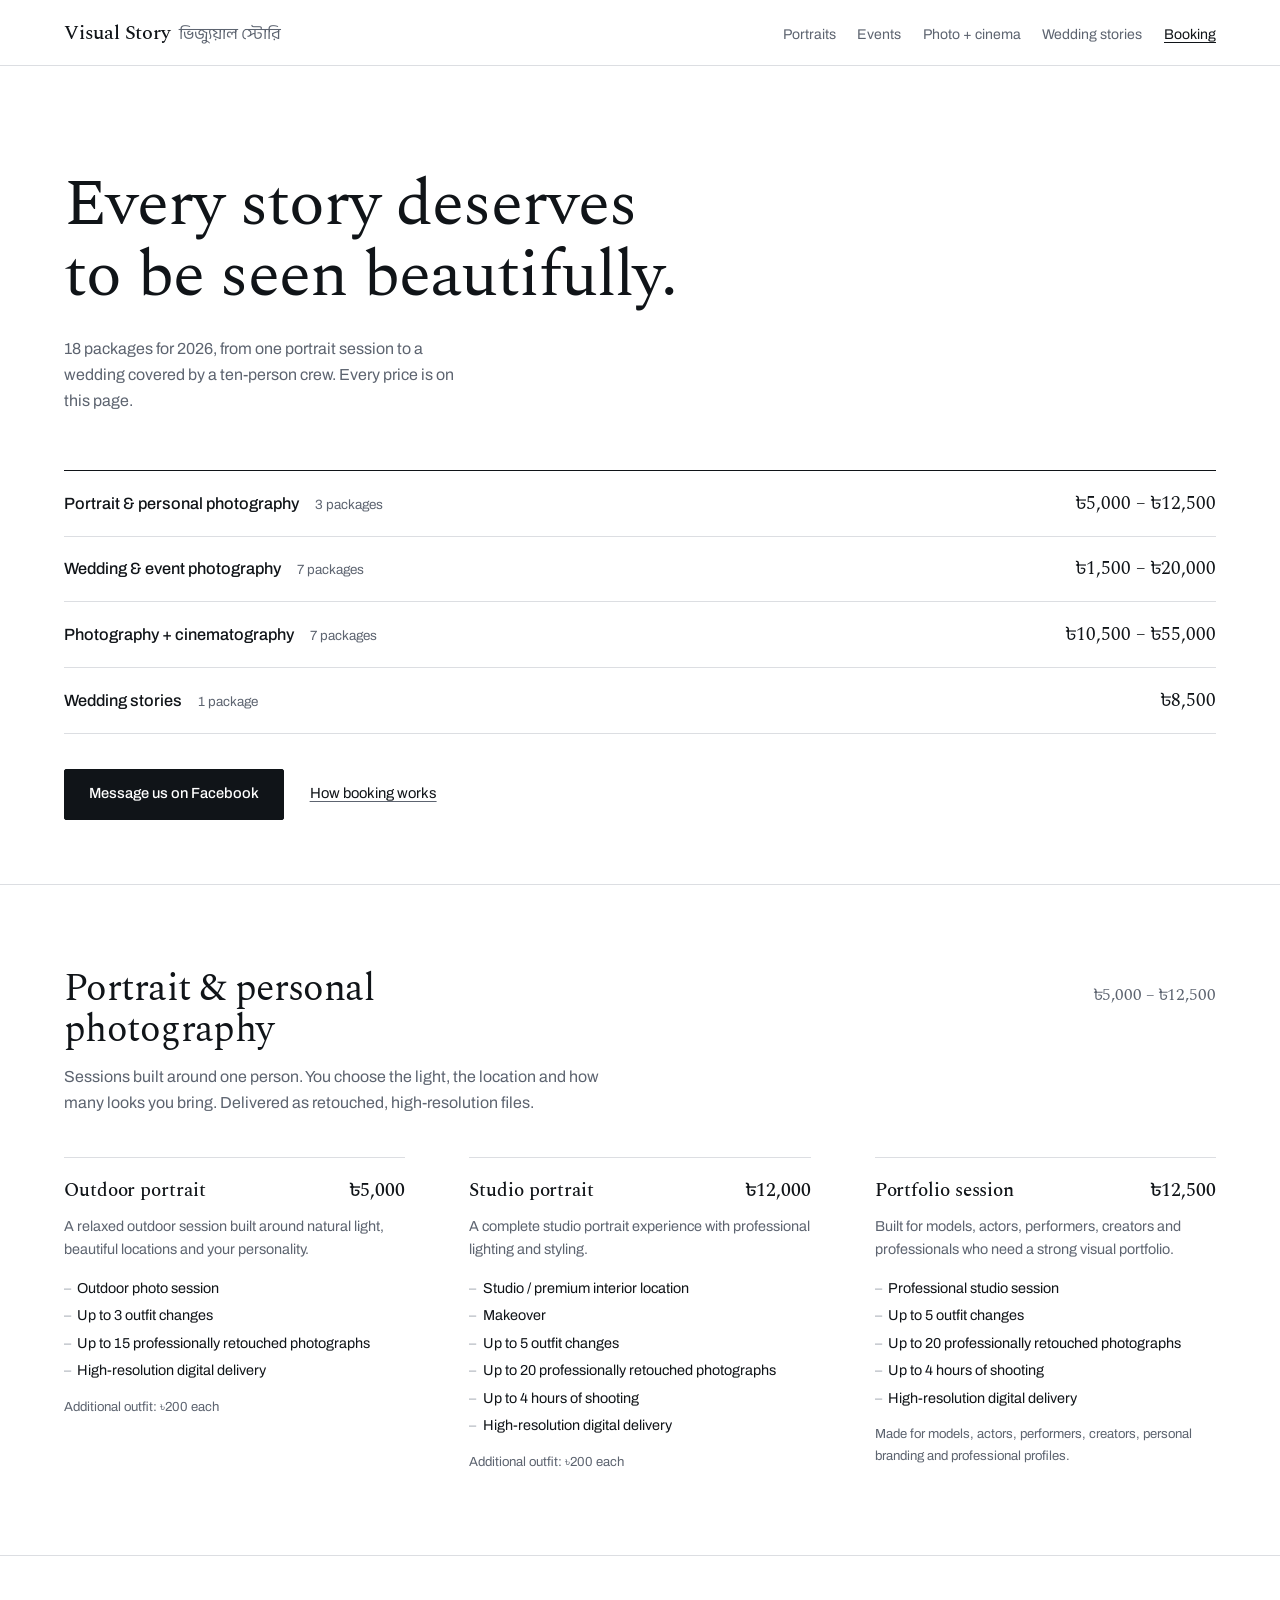
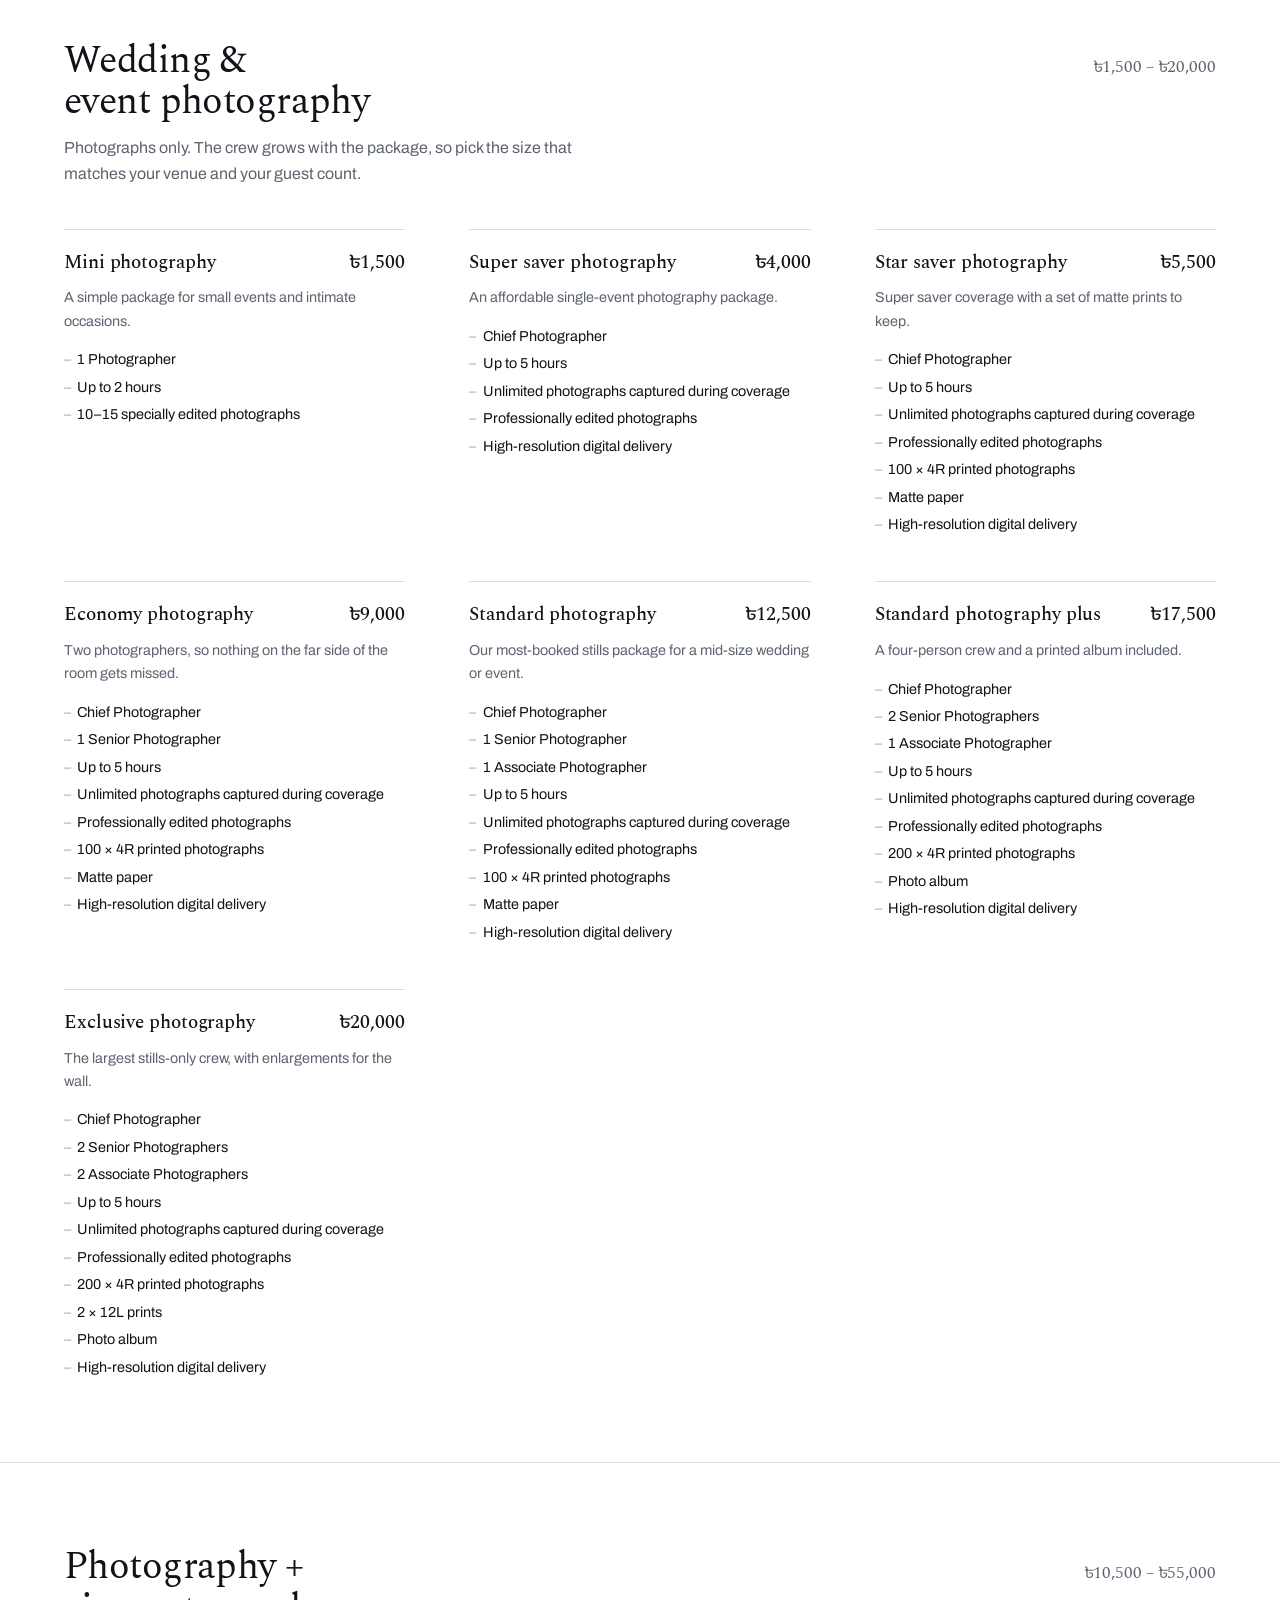
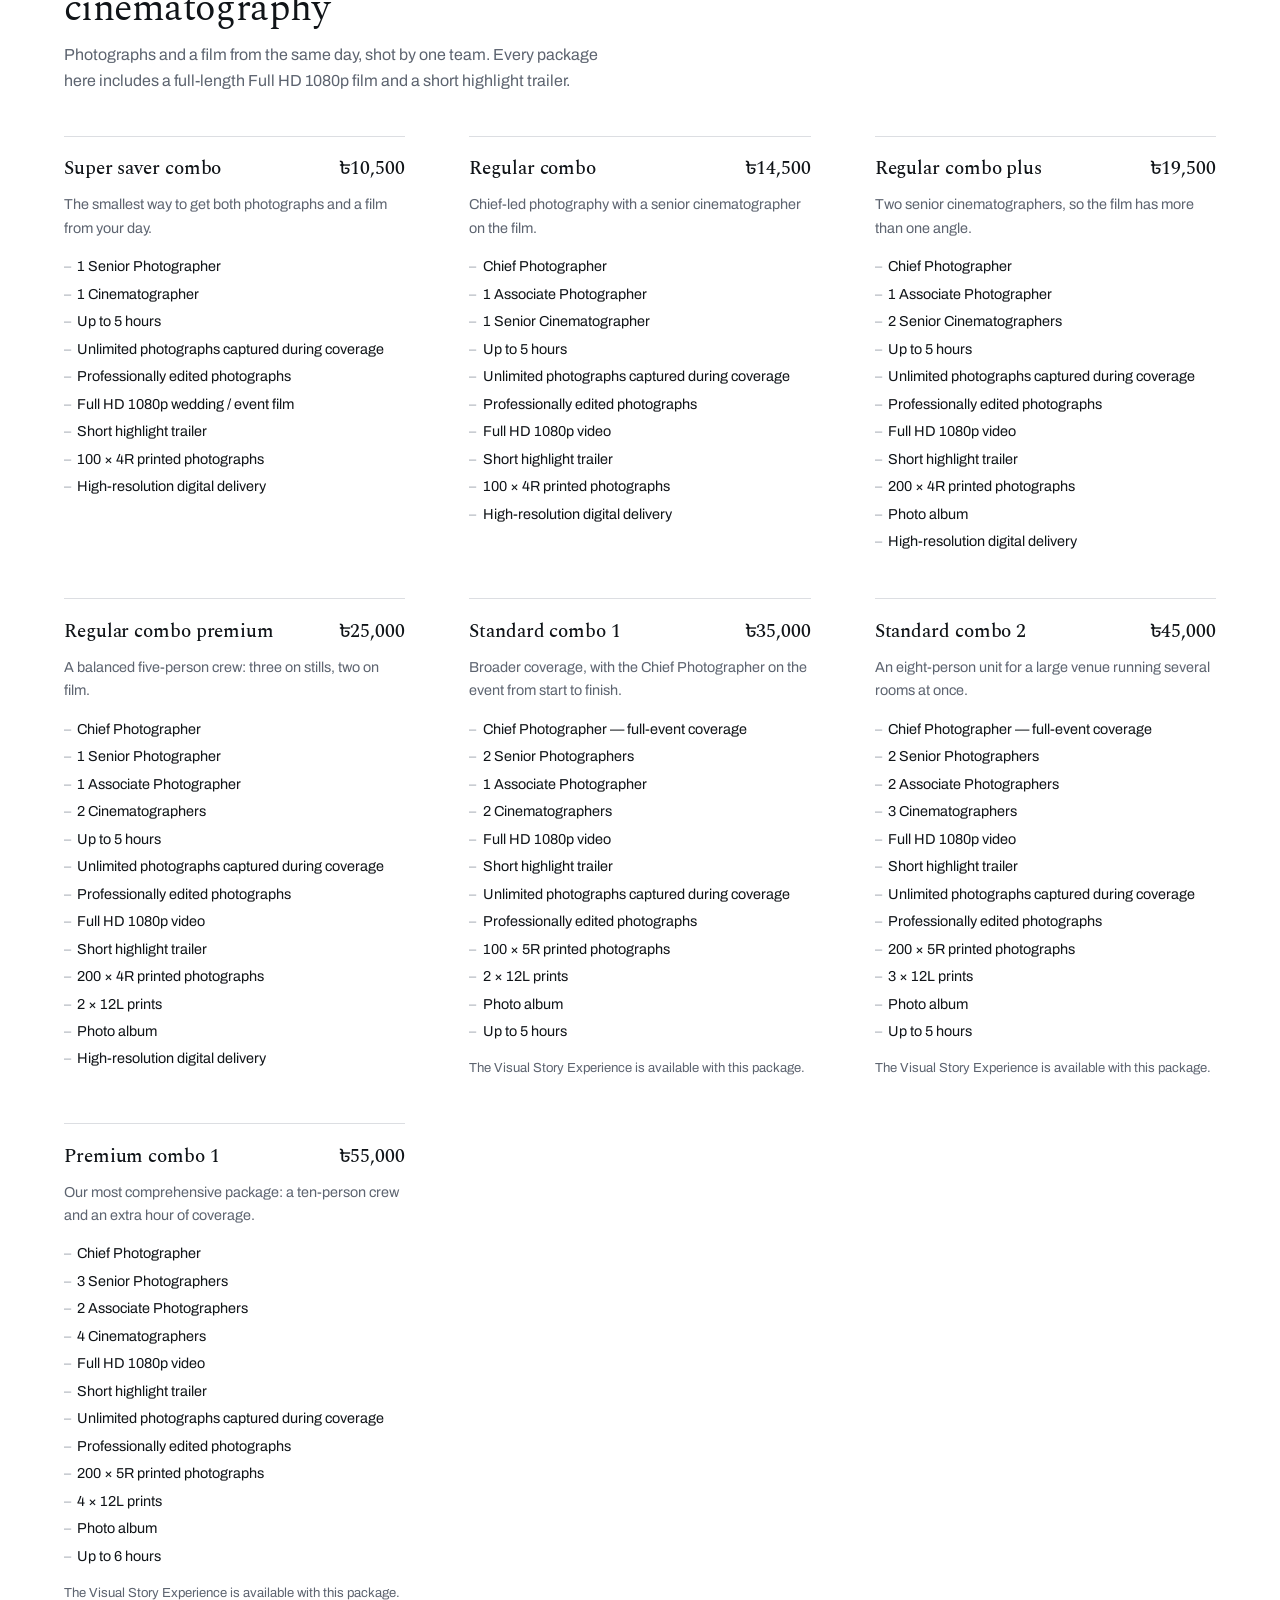
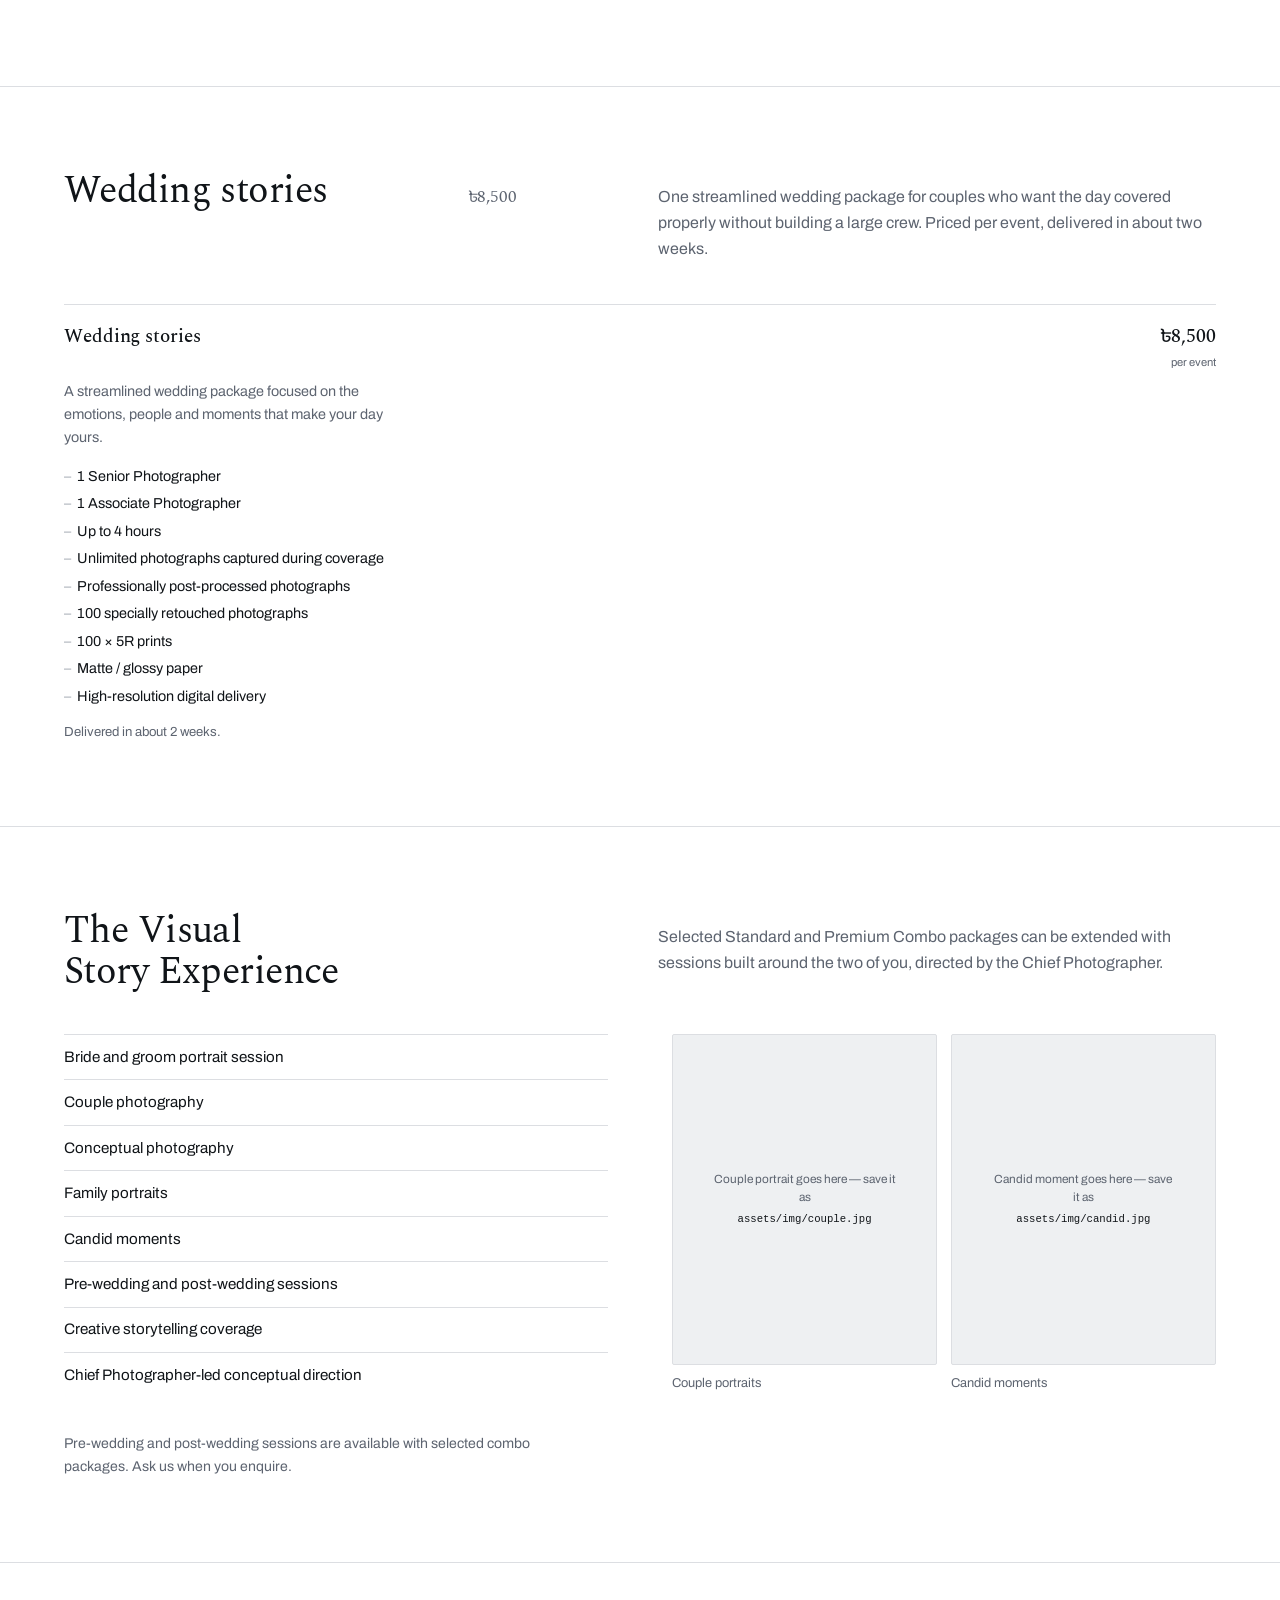
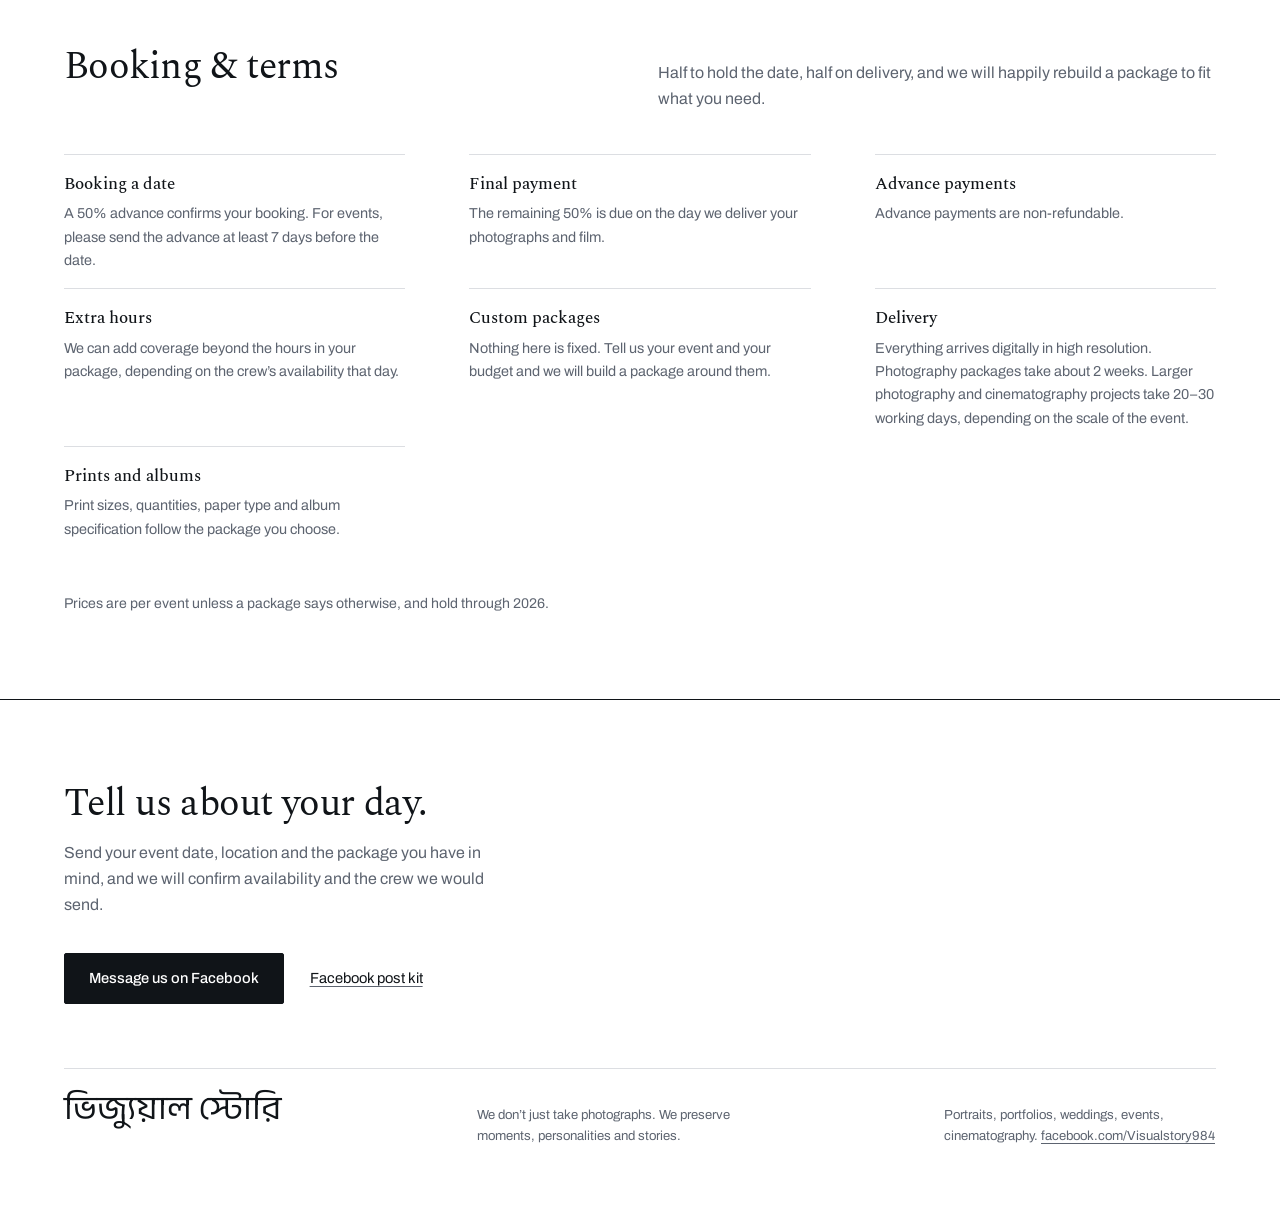
==== index.html @ cf623b9a "Add files via upload" ====
<!doctype html>
<html lang="en">
<head>
<meta charset="utf-8">
<meta name="viewport" content="width=device-width, initial-scale=1">
<title>Visual Story 2026 — photography &amp; cinematography prices</title>
<meta name="description" content="Visual Story 2026 price list: portrait and portfolio sessions from ৳5,000, wedding and event photography from ৳1,500, and photography with cinematography from ৳10,500.">
<meta name="theme-color" content="#ffffff">
<link rel="canonical" href="https://www.facebook.com/Visualstory984/">

<meta property="og:type" content="website">
<meta property="og:title" content="Visual Story 2026 — packages &amp; prices">
<meta property="og:description" content="Portraits, portfolios, weddings, events and cinematography. Eighteen packages from ৳1,500 to ৳55,000.">
<meta property="og:image" content="assets/img/social.jpg">

<link rel="icon" href="data:image/svg+xml,%3Csvg xmlns='http://www.w3.org/2000/svg' viewBox='0 0 32 32'%3E%3Crect width='32' height='32' fill='%23101418'/%3E%3Crect x='7' y='9' width='18' height='14' fill='none' stroke='%23fff' stroke-width='1.6'/%3E%3Ccircle cx='16' cy='16' r='3.6' fill='none' stroke='%23fff' stroke-width='1.6'/%3E%3C/svg%3E">

<link rel="preconnect" href="https://fonts.googleapis.com">
<link rel="preconnect" href="https://fonts.gstatic.com" crossorigin>
<link href="https://fonts.googleapis.com/css2?family=Archivo:wght@400;500&family=Spectral:wght@400;500&display=swap" rel="stylesheet">
<!-- Only the eighteen characters of the Bengali logotype and the taka sign are
     requested, so the second family costs a couple of kilobytes. -->
<link href="https://fonts.googleapis.com/css2?family=Anek+Bangla:wght@400;500&text=%E0%A6%AD%E0%A6%BF%E0%A6%9C%E0%A7%8D%E0%A6%AF%E0%A7%81%E0%A6%AF%E0%A6%BC%E0%A6%BE%E0%A6%B2%20%E0%A6%B8%E0%A7%8D%E0%A6%9F%E0%A7%8B%E0%A6%B0%E0%A6%BF%E0%A7%B3&display=swap" rel="stylesheet">
<link rel="stylesheet" href="assets/css/style.css">
</head>
<body id="top">

<header class="top">
  <a class="mark" href="#top">
    <b>Visual Story</b>
    <i lang="bn">ভিজ্যুয়াল স্টোরি</i>
  </a>
  <nav aria-label="Sections">
    <a href="#portraits">Portraits</a>
    <a href="#events">Events</a>
    <a href="#cinema">Photo + cinema</a>
    <a href="#weddings">Wedding stories</a>
    <a href="#terms">Booking</a>
  </nav>
</header>

<!-- HERO — the four ranges are the first thing you see, because they are the
     only thing most visitors arrive wanting to know. -->
<section class="hero">
  <div class="wrap">
    <h1>Every story deserves to be seen beautifully.</h1>
    <p class="hero__lede"><span data-count>18</span> packages for 2026, from one portrait session
      to a wedding covered by a ten-person crew. Every price is on this page.</p>

    <nav class="index" aria-label="Prices by group" data-index></nav>

    <p class="cta">
      <a class="btn" href="https://www.facebook.com/Visualstory984/" target="_blank" rel="noopener">Message us on Facebook</a>
      <a class="lnk" href="#terms">How booking works</a>
    </p>
  </div>
</section>

<!-- PORTRAITS ============================================================ -->
<section class="band" id="portraits">
  <div class="wrap">
    <div class="band__head">
      <h2>Portrait &amp; personal photography</h2>
      <p class="band__meta" data-meta="portraits"></p>
      <p class="band__lead">Sessions built around one person. You choose the light, the location
        and how many looks you bring. Delivered as retouched, high-resolution files.</p>
    </div>
    <div class="list" data-cat="portraits"></div>
  </div>
</section>

<!-- EVENTS =============================================================== -->
<section class="band" id="events">
  <div class="wrap">
    <div class="band__head">
      <h2>Wedding &amp; event photography</h2>
      <p class="band__meta" data-meta="events"></p>
      <p class="band__lead">Photographs only. The crew grows with the package, so pick the size
        that matches your venue and your guest count.</p>
    </div>
    <div class="list" data-cat="events"></div>
  </div>
</section>

<!-- PHOTO + CINEMA ======================================================= -->
<section class="band" id="cinema">
  <div class="wrap">
    <div class="band__head">
      <h2>Photography + cinematography</h2>
      <p class="band__meta" data-meta="cinema"></p>
      <p class="band__lead">Photographs and a film from the same day, shot by one team. Every
        package here includes a full-length Full HD 1080p film and a short highlight trailer.</p>
    </div>
    <div class="list" data-cat="cinema"></div>
  </div>
</section>

<!-- WEDDING STORIES ====================================================== -->
<section class="band" id="weddings">
  <div class="wrap">
    <div class="band__head">
      <h2>Wedding stories</h2>
      <p class="band__meta" data-meta="weddings"></p>
      <p class="band__lead">One streamlined wedding package for couples who want the day covered
        properly without building a large crew. Priced per event, delivered in about two weeks.</p>
    </div>
    <div class="list" data-cat="weddings"></div>
  </div>
</section>

<!-- THE EXPERIENCE ======================================================= -->
<section class="band" id="experience">
  <div class="wrap">
    <div class="band__head">
      <h2>The Visual Story Experience</h2>
      <p class="band__lead">Selected Standard and Premium Combo packages can be extended with
        sessions built around the two of you, directed by the Chief Photographer.</p>
    </div>
    <div class="split">
      <ul class="plain" data-experience></ul>
      <div class="strip">
        <figure class="frame" data-empty="true">
          <div class="frame__well">
            <img src="assets/img/couple.jpg" alt="Couple portrait session by Visual Story">
            <span class="frame__wait">Couple portrait goes here — save it as <code>assets/img/couple.jpg</code></span>
          </div>
          <figcaption>Couple portraits</figcaption>
        </figure>
        <figure class="frame" data-empty="true">
          <div class="frame__well">
            <img src="assets/img/candid.jpg" alt="Candid wedding moment photographed by Visual Story">
            <span class="frame__wait">Candid moment goes here — save it as <code>assets/img/candid.jpg</code></span>
          </div>
          <figcaption>Candid moments</figcaption>
        </figure>
      </div>
    </div>
    <p class="aside">Pre-wedding and post-wedding sessions are available with selected combo
      packages. Ask us when you enquire.</p>
  </div>
</section>

<!-- BOOKING & TERMS ====================================================== -->
<section class="band" id="terms">
  <div class="wrap">
    <div class="band__head">
      <h2>Booking &amp; terms</h2>
      <p class="band__lead">Half to hold the date, half on delivery, and we will happily rebuild a
        package to fit what you need.</p>
    </div>
    <dl class="terms" data-terms></dl>
    <p class="aside">Prices are per event unless a package says otherwise, and hold through 2026.</p>
  </div>
</section>

<!-- CONTACT ============================================================== -->
<footer class="band end" id="contact">
  <div class="wrap">
    <h2>Tell us about your day.</h2>
    <p class="end__lede">Send your event date, location and the package you have in mind, and we
      will confirm availability and the crew we would send.</p>
    <p class="cta">
      <a class="btn" href="https://www.facebook.com/Visualstory984/" target="_blank" rel="noopener">Message us on Facebook</a>
      <a class="lnk" href="facebook-kit.html">Facebook post kit</a>
    </p>
    <div class="sign">
      <span class="sign__bn" lang="bn">ভিজ্যুয়াল স্টোরি</span>
      <p>We don’t just take photographs. We preserve moments, personalities and stories.</p>
      <p>Portraits, portfolios, weddings, events, cinematography.
        <a href="https://www.facebook.com/Visualstory984/" target="_blank" rel="noopener">facebook.com/Visualstory984</a></p>
    </div>
  </div>
</footer>

<noscript>
  <p style="padding:2rem 1.25rem">This price list needs JavaScript switched on to display. You can
    also message us on Facebook at facebook.com/Visualstory984 and we will send the packages to you
    directly.</p>
</noscript>

<script src="assets/js/packages.js"></script>
<script src="assets/js/site.js"></script>
</body>
</html>
---- assets/css/style.css ----
/* ==========================================================================
   VISUAL STORY 2026 — price list
   --------------------------------------------------------------------------
   Two voices. Spectral sets the names and every number; Archivo does the
   explaining. Prices hang in one right-aligned column of tabular figures, the
   way a good menu sets them, so eighteen of them can be compared without
   reading a word. No boxes, no tinted bands — hairlines and space instead,
   because the only colour on this page should come from the photographs.
   ========================================================================== */

:root {
  --paper: #ffffff;
  --ink: #101418;   /* the dense black of a well-printed photograph */
  --quiet: #5d6470;
  --rule: #dcdee2;
  --faint: #eef0f2;

  --sans: 'Archivo', system-ui, -apple-system, 'Segoe UI', sans-serif;
  --serif: 'Spectral', 'Anek Bangla', Georgia, 'Times New Roman', serif;
  --bn: 'Anek Bangla', 'Noto Sans Bengali', 'Kohinoor Bangla',
    'Bangla Sangam MN', 'Nirmala UI', sans-serif;

  --gut: clamp(1.25rem, 5vw, 4rem);
  --measure: 74rem;
}

*,
*::before,
*::after { box-sizing: border-box; }

html { -webkit-text-size-adjust: 100%; scroll-behavior: smooth; }

body {
  margin: 0;
  background: var(--paper);
  color: var(--ink);
  font-family: var(--sans);
  font-size: 1rem;
  line-height: 1.62;
  font-synthesis: none;
  -webkit-font-smoothing: antialiased;
  text-underline-offset: 0.18em;
  text-decoration-thickness: from-font;
}

img { display: block; max-width: 100%; height: auto; }
ul, ol { margin: 0; padding: 0; list-style: none; }
p { margin: 0; }
a { color: inherit; }
button { font: inherit; color: inherit; }
code { font-size: 0.9em; }

h1, h2, h3 { margin: 0; font-weight: 400; }

h1, h2 {
  font-family: var(--serif);
  line-height: 1.07;
  letter-spacing: -0.015em;
  text-wrap: balance;
}

h1 { font-size: clamp(2.4rem, 5.4vw, 4.15rem); }
h2 { font-size: clamp(1.65rem, 3.1vw, 2.4rem); }

:focus-visible { outline: 2px solid var(--ink); outline-offset: 3px; }

.sr {
  position: absolute;
  width: 1px; height: 1px;
  margin: -1px; padding: 0;
  overflow: hidden;
  clip-path: inset(50%);
  white-space: nowrap;
}

/* ---- masthead ----------------------------------------------------------- */

.top {
  position: sticky;
  top: 0;
  z-index: 10;
  display: flex;
  flex-wrap: wrap;
  align-items: baseline;
  gap: 0.4rem 2rem;
  padding: 1rem var(--gut);
  background: rgba(255, 255, 255, 0.94);
  backdrop-filter: blur(10px);
  border-bottom: 1px solid var(--rule);
}

/* The studio signs its work in two scripts, so the logotype is set in two. */
.mark { display: inline-flex; align-items: baseline; gap: 0.55rem; text-decoration: none; }
.mark b { font-family: var(--serif); font-size: 1.28rem; font-weight: 500; letter-spacing: -0.01em; }
.mark i { font-family: var(--bn); font-size: 1rem; font-style: normal; color: var(--quiet); }

.top nav {
  display: flex;
  flex-wrap: wrap;
  gap: 0.25rem 1.35rem;
  margin-left: auto;
  font-size: 0.88rem;
}

.top nav a { color: var(--quiet); text-decoration: none; }
.top nav a:hover { color: var(--ink); }
.top nav a[aria-current='true'] { color: var(--ink); text-decoration: underline; }

/* ---- hero --------------------------------------------------------------- */

.hero { padding: clamp(3.25rem, 8vw, 6.5rem) var(--gut) clamp(2.5rem, 5vw, 4rem); }
.hero h1 { max-width: 21ch; }

.hero__lede {
  max-width: 46ch;
  margin-top: clamp(1.1rem, 2vw, 1.6rem);
  font-size: clamp(1rem, 1.2vw, 1.12rem);
  color: var(--quiet);
}

/* ---- the price index — the one place this page raises its voice ---------- */

.index { margin-top: clamp(2.25rem, 4.5vw, 3.5rem); border-top: 1px solid var(--ink); }

.index a {
  display: flex;
  flex-wrap: wrap;
  align-items: baseline;
  gap: 0.15rem 1rem;
  padding: 1.05rem 0;
  border-bottom: 1px solid var(--rule);
  text-decoration: none;
}

.index a:hover .index__name { text-decoration: underline; }
.index__name { font-size: 1.02rem; font-weight: 500; }
.index__n { font-size: 0.84rem; color: var(--quiet); }

.index__p {
  margin-left: auto;
  font-family: var(--serif);
  font-size: clamp(1.05rem, 1.5vw, 1.24rem);
  font-variant-numeric: tabular-nums;
  white-space: nowrap;
}

/* ---- calls to action ---------------------------------------------------- */

.cta {
  display: flex;
  flex-wrap: wrap;
  align-items: center;
  gap: 0.9rem 1.6rem;
  margin-top: clamp(1.6rem, 3vw, 2.2rem);
}

.btn {
  display: inline-flex;
  align-items: center;
  padding: 0.78rem 1.5rem;
  border: 1px solid var(--ink);
  border-radius: 2px;
  background: var(--ink);
  color: var(--paper);
  font-size: 0.92rem;
  font-weight: 500;
  text-decoration: none;
  cursor: pointer;
}

.btn:hover { background: var(--paper); color: var(--ink); }

.lnk { font-size: 0.92rem; text-decoration-color: var(--quiet); }
.lnk:hover { text-decoration-color: var(--ink); }

/* ---- sections ----------------------------------------------------------- */

.band { padding: clamp(3rem, 6.5vw, 5.5rem) var(--gut); border-top: 1px solid var(--rule); }
.wrap { max-width: var(--measure); margin-inline: auto; }

.band__head {
  display: flex;
  flex-wrap: wrap;
  align-items: baseline;
  justify-content: space-between;
  gap: 0.5rem 2rem;
  margin-bottom: clamp(1.6rem, 3.5vw, 2.6rem);
}

.band__head h2 { max-width: 24ch; }

.band__meta {
  font-family: var(--serif);
  font-size: clamp(1rem, 1.3vw, 1.14rem);
  font-variant-numeric: tabular-nums;
  color: var(--quiet);
  white-space: nowrap;
}

.band__lead {
  flex-basis: 100%;
  max-width: 62ch;
  margin-top: 0.35rem;
  color: var(--quiet);
}

.aside { margin-top: clamp(1.5rem, 3vw, 2.25rem); max-width: 62ch; font-size: 0.88rem; color: var(--quiet); }

/* ---- one entry per package ---------------------------------------------- */

.list {
  display: grid;
  gap: clamp(1.9rem, 3.5vw, 2.9rem) clamp(2.25rem, 5vw, 4.5rem);
  grid-template-columns: repeat(auto-fit, minmax(21rem, 1fr));
}

.item { padding-top: 1.05rem; border-top: 1px solid var(--rule); }

.item__head { display: flex; align-items: baseline; gap: 1rem; }

.item__name {
  flex: 1;
  font-family: var(--serif);
  font-size: 1.2rem;
  font-weight: 500;
  letter-spacing: -0.005em;
  line-height: 1.25;
}

.item__price {
  font-family: var(--serif);
  font-size: 1.2rem;
  font-weight: 500;
  font-variant-numeric: tabular-nums;
  white-space: nowrap;
  text-align: right;
}

.item__price small {
  display: block;
  font-family: var(--sans);
  font-size: 0.7rem;
  font-weight: 400;
  color: var(--quiet);
}

.item__blurb { margin-top: 0.55rem; max-width: 44ch; font-size: 0.9rem; color: var(--quiet); }

/* Hanging indent, so a line that wraps stays inside its own column. */
.item__inc { margin-top: 0.95rem; display: grid; gap: 0.26rem; font-size: 0.9rem; }
.item__inc li { padding-left: 0.95rem; text-indent: -0.95rem; }
.item__inc li::before { content: '–'; margin-right: 0.4rem; color: #a7adb6; }

.item__note { margin-top: 0.85rem; font-size: 0.82rem; color: var(--quiet); }

/* ---- experience & terms -------------------------------------------------- */

.split {
  display: grid;
  gap: clamp(1.75rem, 3.5vw, 2.75rem) clamp(2.25rem, 5vw, 4.5rem);
  grid-template-columns: repeat(auto-fit, minmax(19rem, 1fr));
  align-items: start;
}

.plain li { padding: 0.62rem 0; border-top: 1px solid var(--rule); font-size: 0.95rem; }

.terms {
  display: grid;
  grid-template-columns: repeat(auto-fit, minmax(20rem, 1fr));
  column-gap: clamp(2.25rem, 5vw, 4.5rem);
}

.terms > div { padding: 1rem 0; border-top: 1px solid var(--rule); }
.terms dt { font-family: var(--serif); font-size: 1.06rem; font-weight: 500; }
.terms dd { margin: 0.25rem 0 0; max-width: 46ch; font-size: 0.9rem; color: var(--quiet); }

/* ---- photo mounts -------------------------------------------------------
   Empty frames name the file they are waiting for, so an unfinished gallery
   reads as a set of mounts rather than a page of broken images. */

.strip { display: grid; gap: 0.85rem; grid-template-columns: repeat(auto-fit, minmax(10rem, 1fr)); }
.frame { margin: 0; }

.frame__well {
  display: grid;
  place-items: center;
  aspect-ratio: 4 / 5;
  overflow: hidden;
  padding: 1rem;
  background: var(--faint);
  border: 1px solid var(--rule);
  border-radius: 2px;
}

.frame img { width: 100%; height: 100%; object-fit: cover; }
.frame[data-empty='true'] img { display: none; }
.frame[data-empty='false'] .frame__wait { display: none; }

.frame__wait { max-width: 26ch; font-size: 0.74rem; line-height: 1.5; text-align: center; color: var(--quiet); }
.frame__wait code { display: block; margin-top: 0.3rem; font-weight: 500; color: var(--ink); overflow-wrap: anywhere; }
.frame figcaption { padding-top: 0.5rem; font-size: 0.8rem; color: var(--quiet); }

/* ---- the closing signature ---------------------------------------------- */

.end { border-top: 1px solid var(--ink); }
.end h2 { max-width: 20ch; }
.end__lede { max-width: 48ch; margin-top: 1rem; color: var(--quiet); }

.sign {
  display: flex;
  flex-wrap: wrap;
  align-items: baseline;
  justify-content: space-between;
  gap: 0.8rem 2.5rem;
  margin-top: clamp(2.5rem, 5vw, 4rem);
  padding-top: 1.35rem;
  border-top: 1px solid var(--rule);
  font-size: 0.82rem;
  color: var(--quiet);
}

.sign__bn {
  font-family: var(--bn);
  font-size: clamp(1.5rem, 3.5vw, 2.1rem);
  line-height: 1.1;
  color: var(--ink);
}

.sign p { max-width: 34ch; }

/* ---- facebook post kit -------------------------------------------------- */

.kit { display: grid; gap: 1.25rem; }

.post { border: 1px solid var(--rule); border-radius: 2px; overflow: hidden; }

.post__top {
  display: flex;
  flex-wrap: wrap;
  align-items: center;
  gap: 0.5rem 1rem;
  padding: 0.8rem 1.1rem;
  border-bottom: 1px solid var(--rule);
  background: var(--faint);
}

.post__title { font-family: var(--serif); font-size: 1.02rem; font-weight: 500; }
.post__len { font-size: 0.8rem; color: var(--quiet); font-variant-numeric: tabular-nums; }

.copy {
  margin-left: auto;
  padding: 0.42rem 0.9rem;
  border: 1px solid var(--ink);
  border-radius: 2px;
  background: var(--ink);
  color: var(--paper);
  font-size: 0.84rem;
  font-weight: 500;
  cursor: pointer;
}

.copy[data-state='done'],
.copy[data-state='blocked'] { background: transparent; color: var(--ink); }

.post__text {
  padding: 1.1rem;
  font-family: var(--serif);
  font-size: 0.94rem;
  line-height: 1.66;
  white-space: pre-wrap;
}

.post__hint { padding: 0 1.1rem 1.1rem; max-width: 62ch; font-size: 0.82rem; color: var(--quiet); }

/* The kit is a working page, not a shop window, so its title is set at the
   size of a section heading rather than a hero. */
.band__head h1 { font-size: clamp(1.75rem, 3.1vw, 2.4rem); max-width: 24ch; }

/* ---- small screens ------------------------------------------------------- */

@media (max-width: 36rem) {
  /* Two wrapped rows of navigation pinned to the top would eat a quarter of a
     phone screen, so below this width the masthead scrolls away. */
  .top { position: static; gap: 0.3rem 1rem; padding-block: 0.85rem; }
  .top nav { width: 100%; margin-left: 0; font-size: 0.85rem; }
  .btn { width: 100%; justify-content: center; }
  .list { grid-template-columns: 1fr; }
  .index__p { font-size: 1.05rem; }
  .strip { grid-template-columns: 1fr 1fr; }
}

/* ---- print --------------------------------------------------------------- */

@media print {
  .top, .cta, .strip, .copy { display: none; }
  .band, .hero { padding: 1.25rem 0; }
  .item { break-inside: avoid; }
  body { font-size: 10.5pt; color: #000; }
  a { text-decoration: none; }
}

/* ---- reduced motion ------------------------------------------------------ */

@media (prefers-reduced-motion: reduce) {
  html { scroll-behavior: auto; }
  *, *::before, *::after { animation: none !important; transition: none !important; }
}
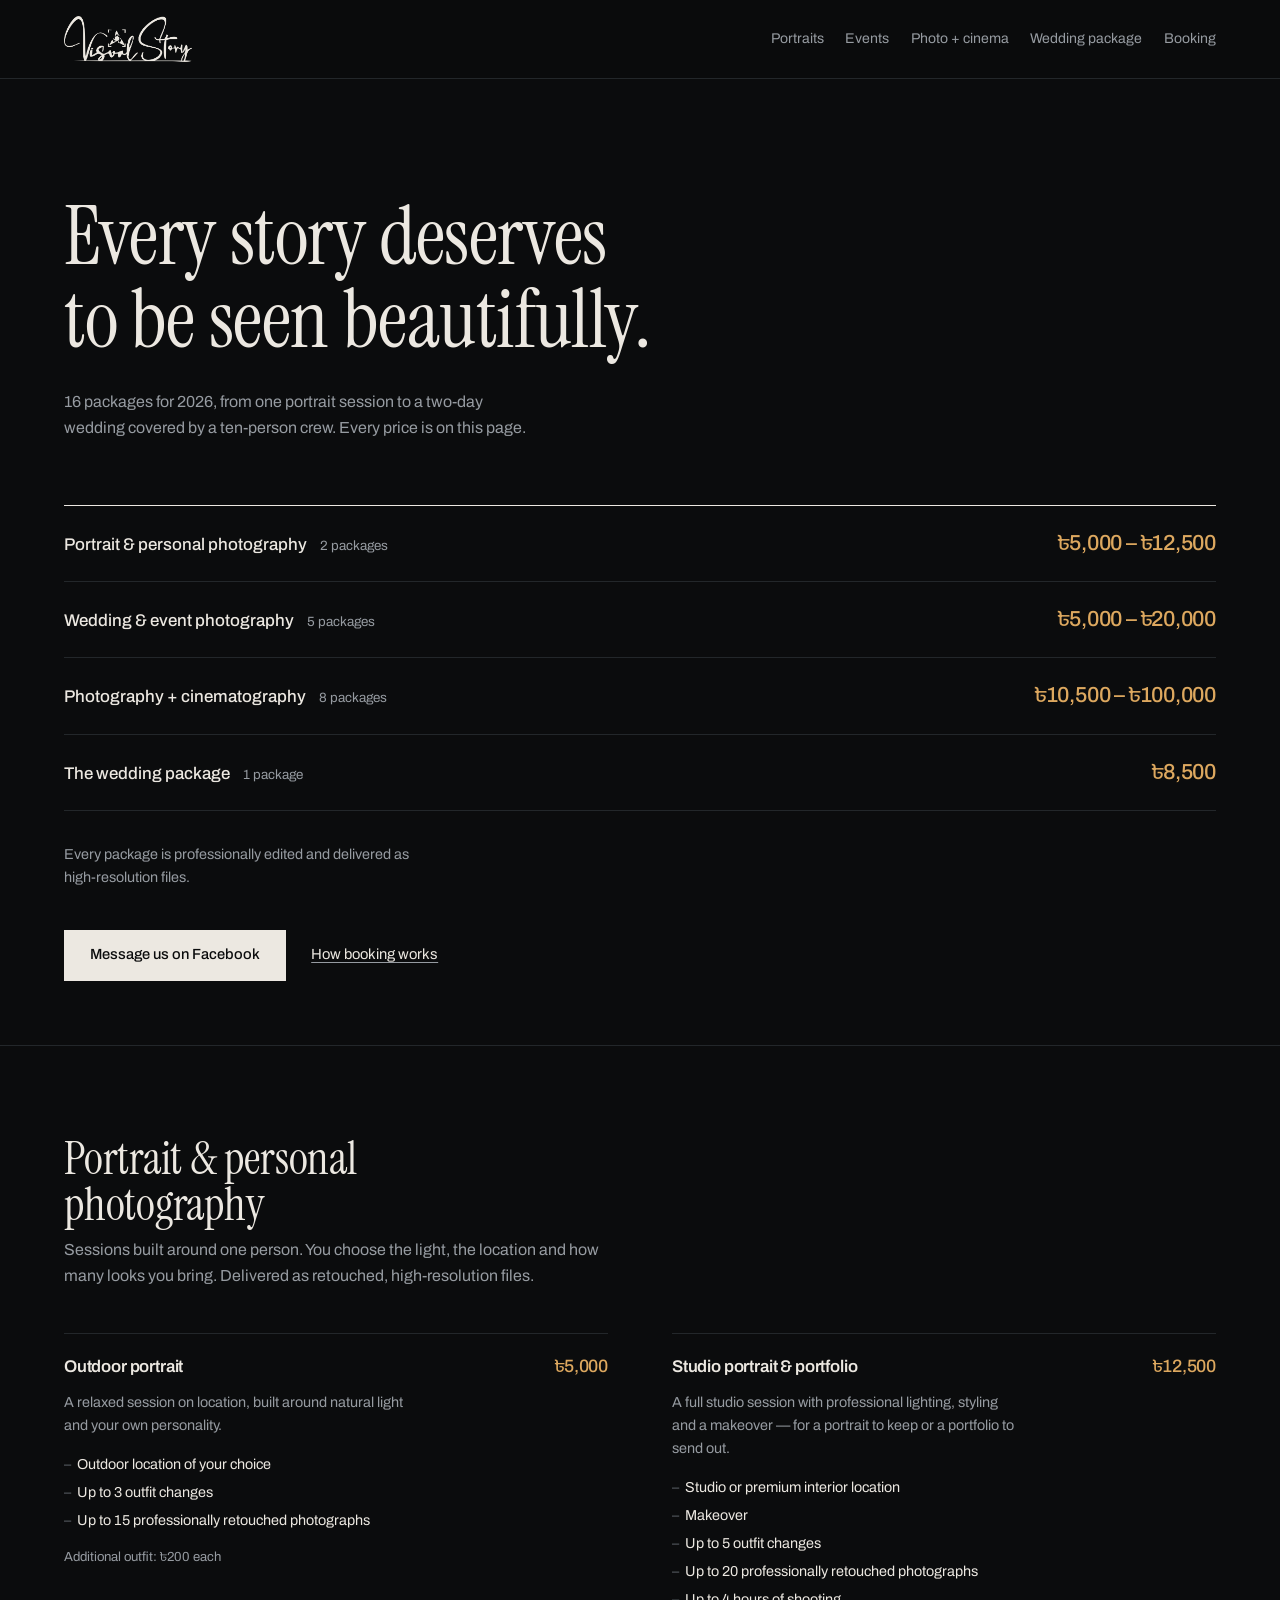
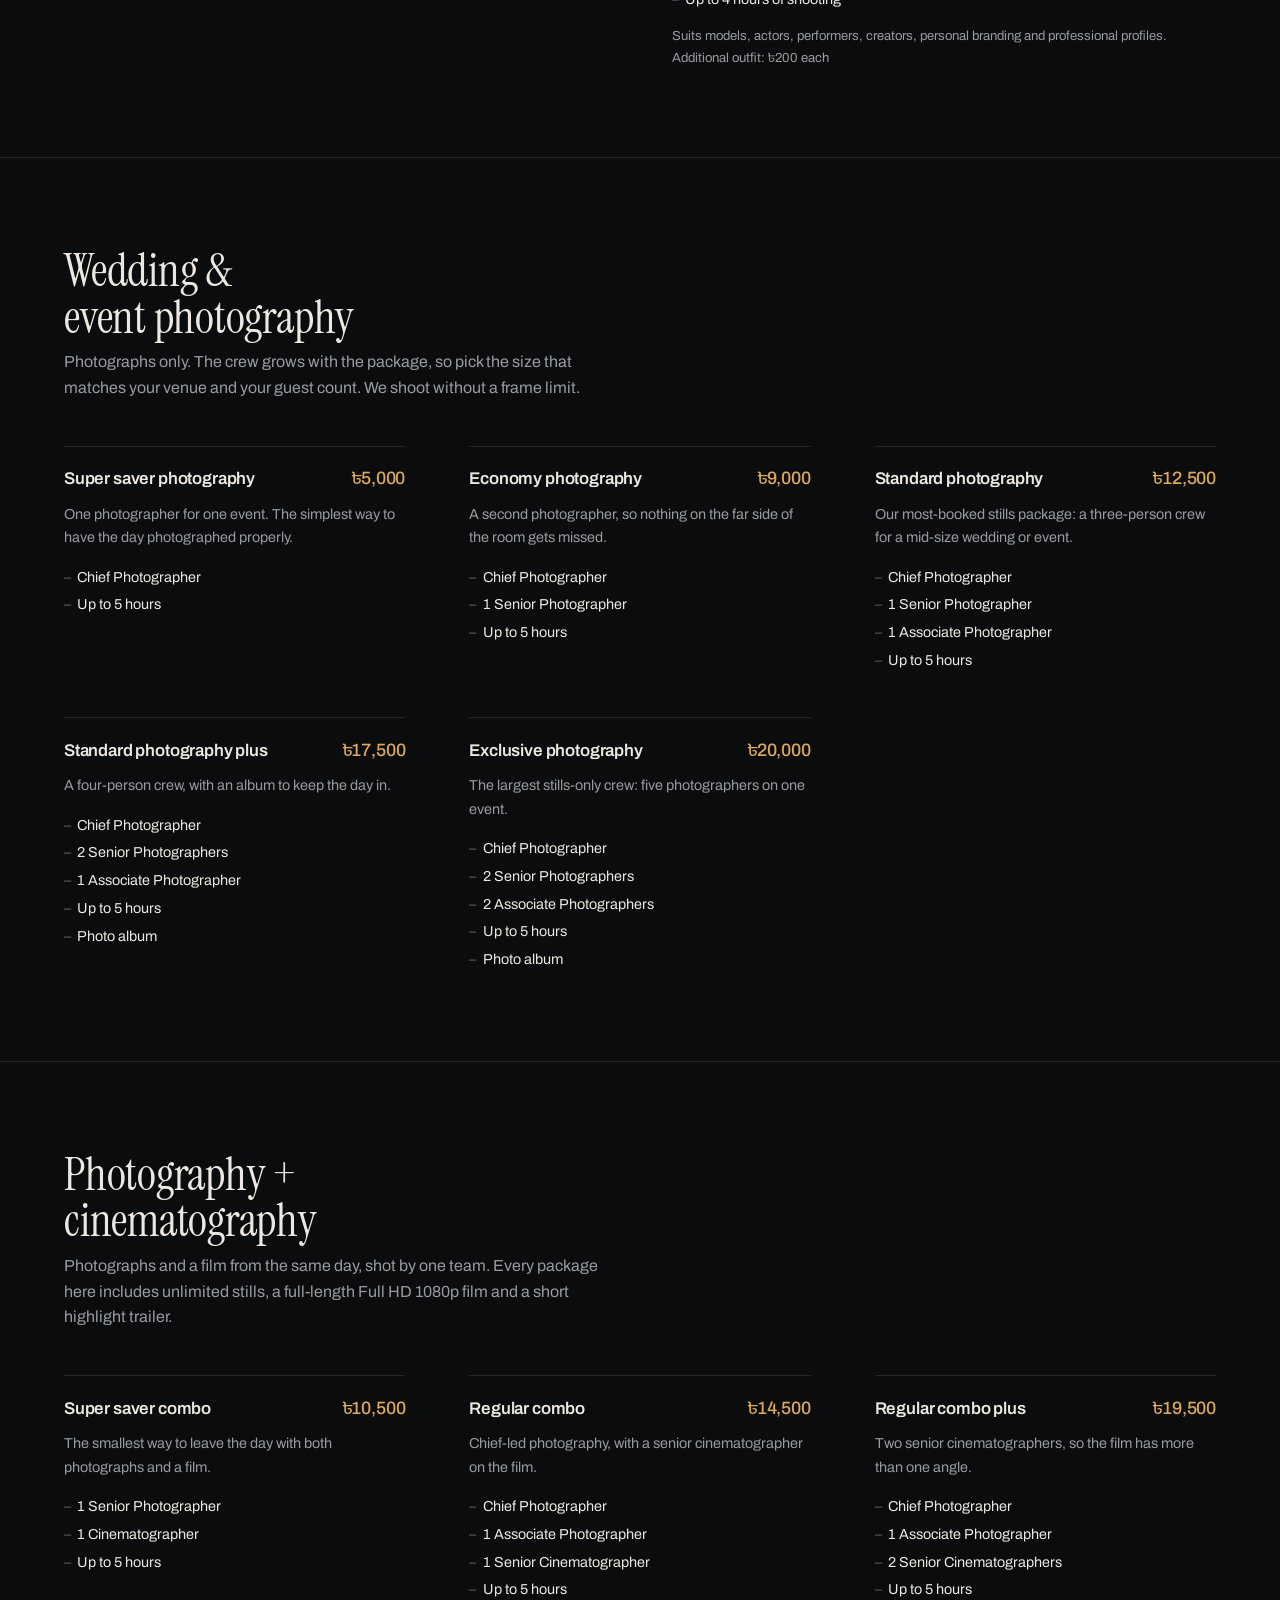
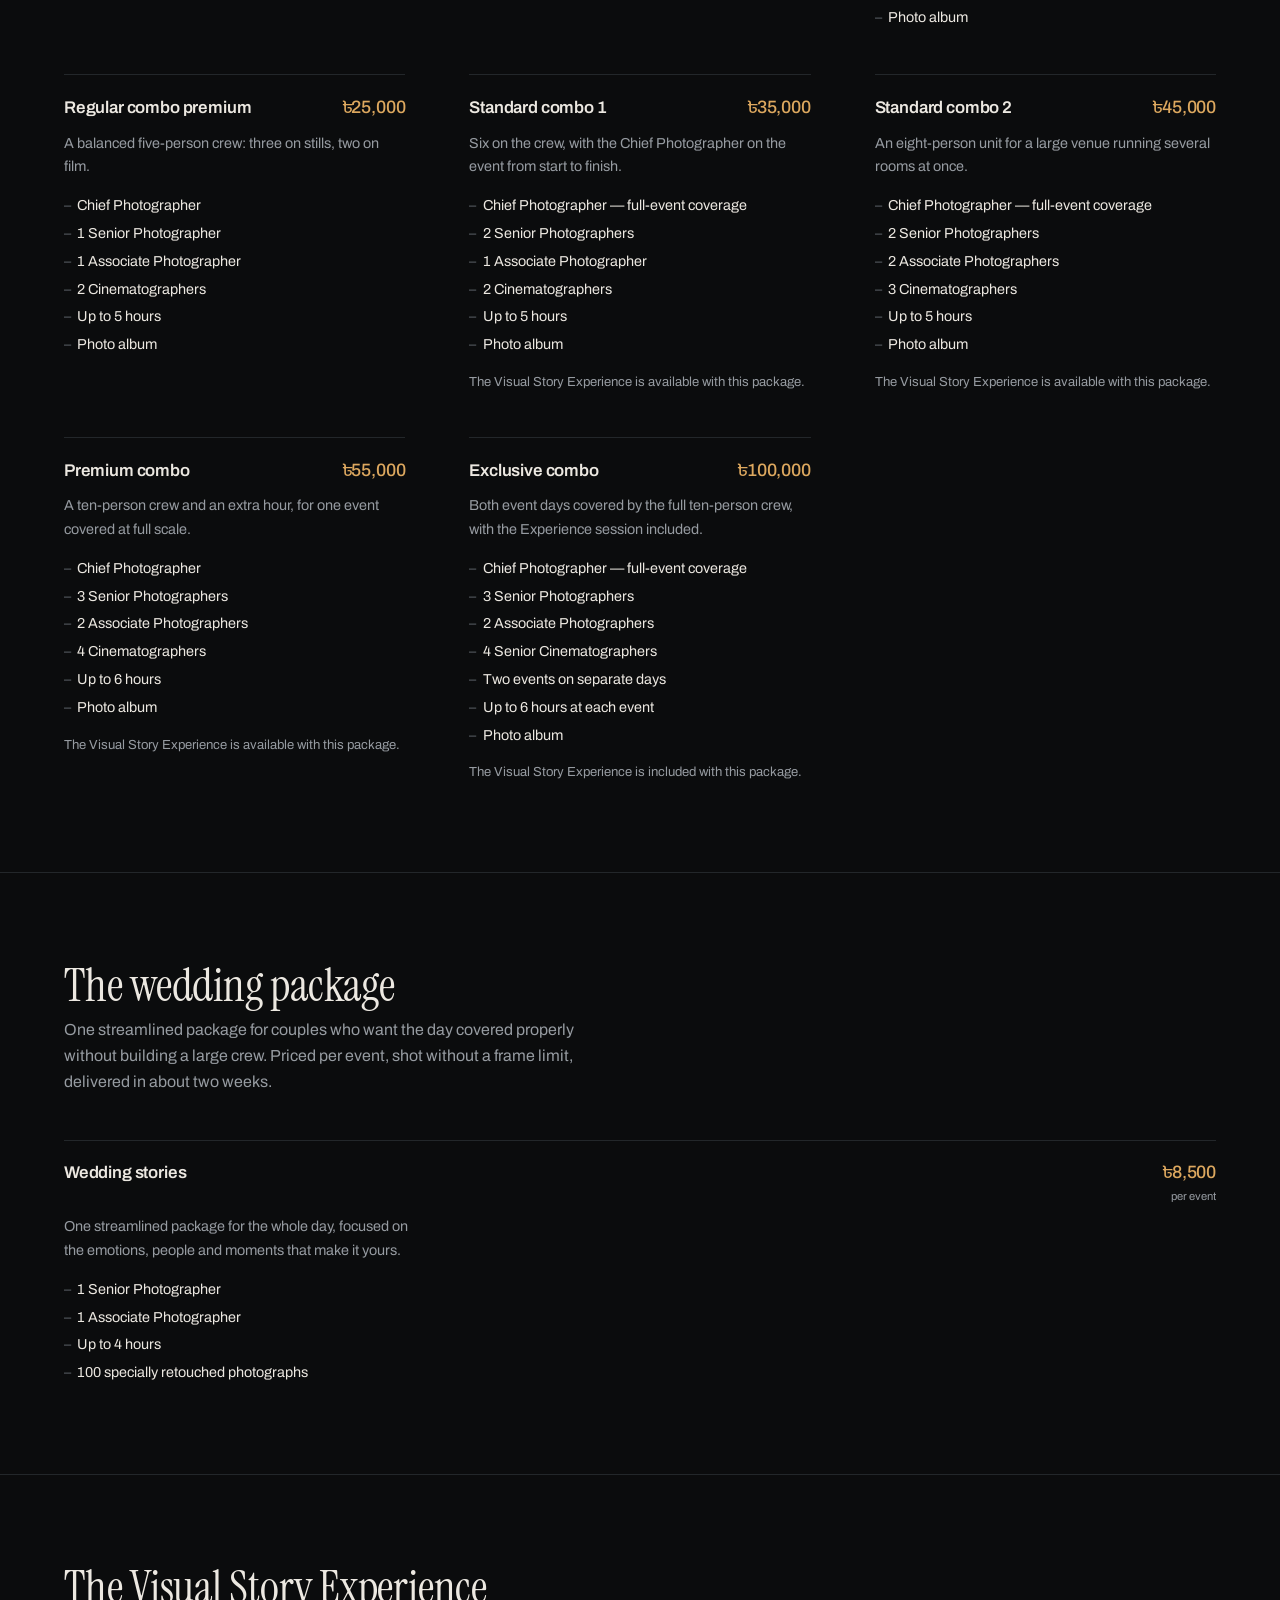
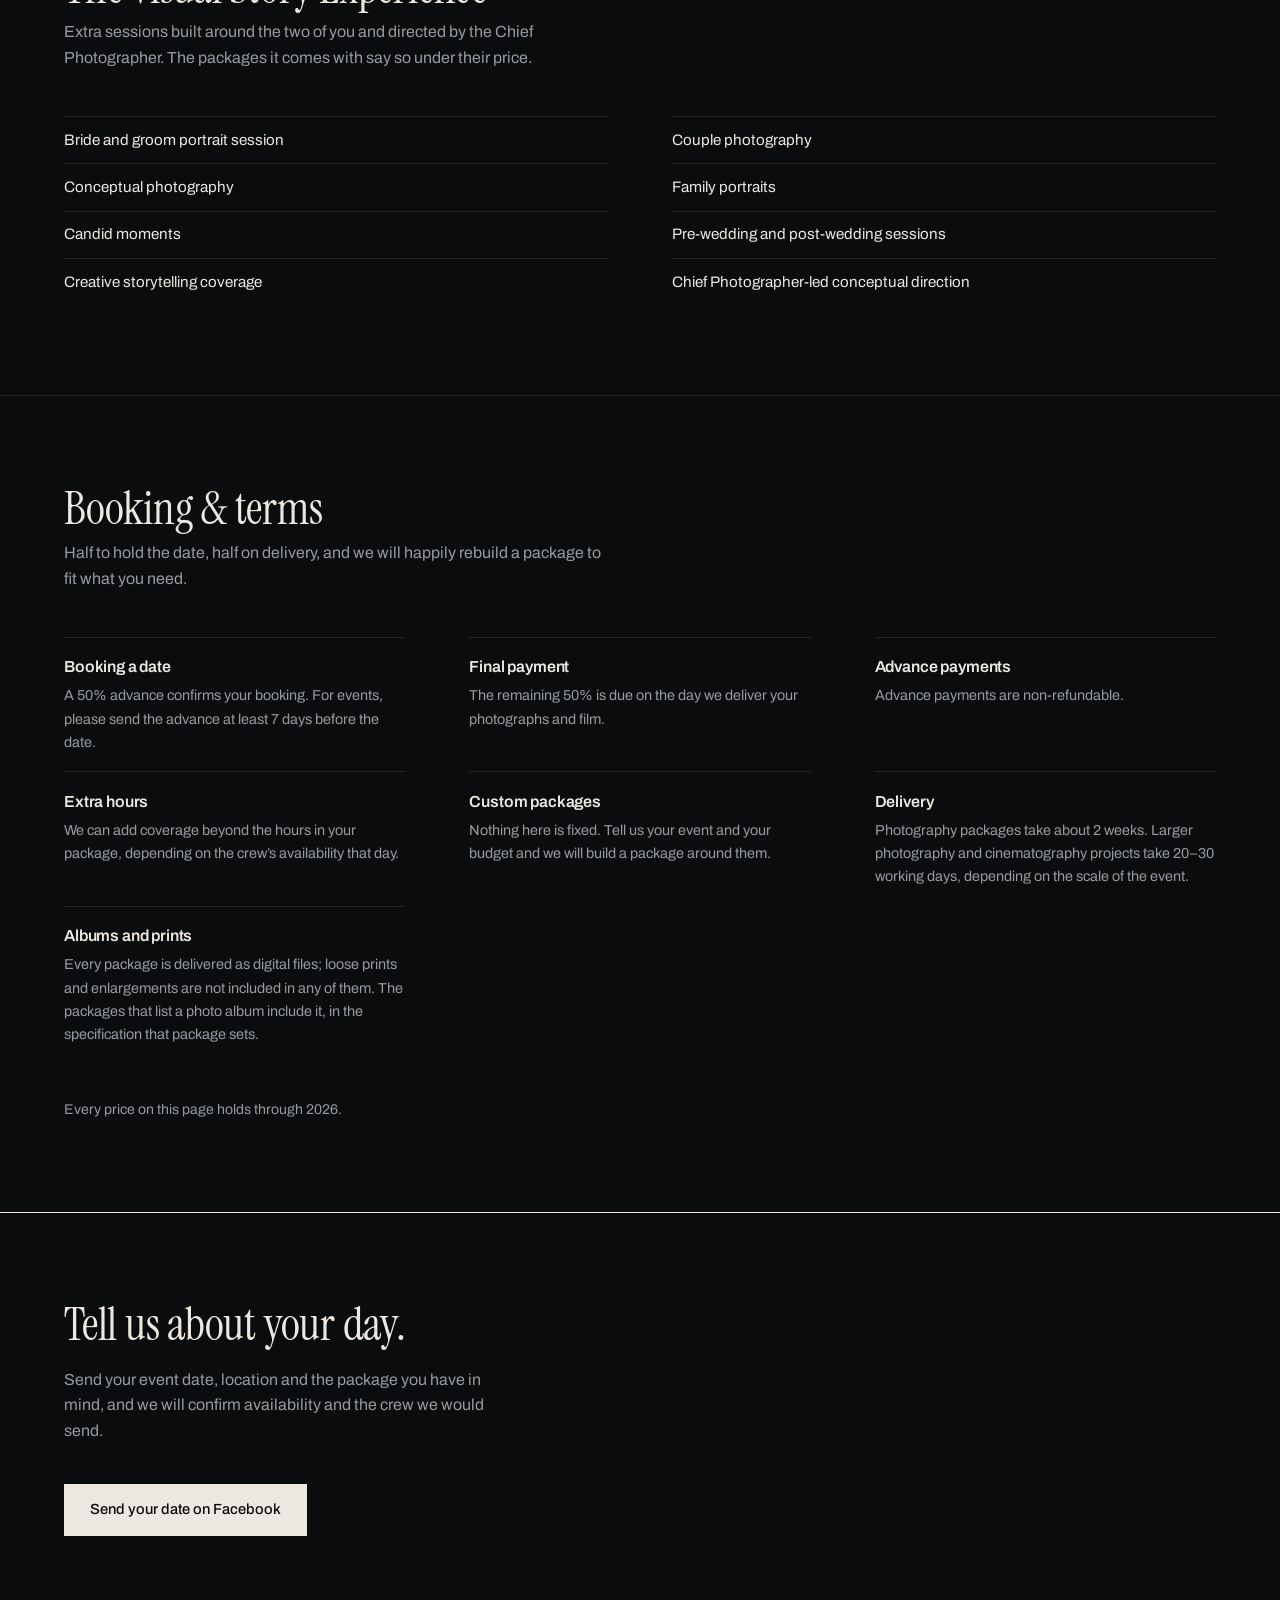
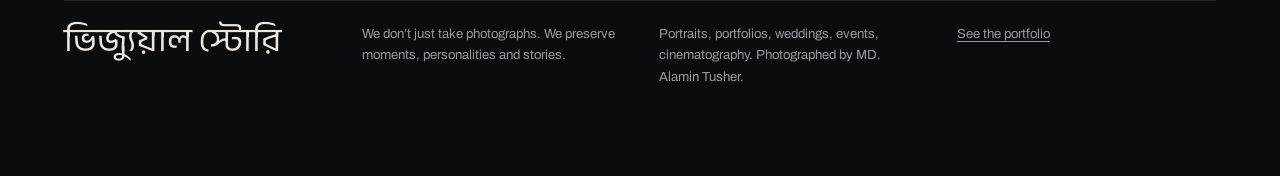
==== commit 9815bdd1: "v" ====
--- a/index.html
+++ b/index.html
@@ -4,20 +4,21 @@
 <meta charset="utf-8">
 <meta name="viewport" content="width=device-width, initial-scale=1">
 <title>Visual Story 2026 — photography &amp; cinematography prices</title>
-<meta name="description" content="Visual Story 2026 price list: portrait and portfolio sessions from ৳5,000, wedding and event photography from ৳1,500, and photography with cinematography from ৳10,500.">
-<meta name="theme-color" content="#ffffff">
-<link rel="canonical" href="https://www.facebook.com/Visualstory984/">
+<meta name="description" content="Visual Story 2026 price list: portrait and portfolio sessions from ৳5,000, wedding and event photography from ৳5,000, and photography with cinematography from ৳10,500 to ৳100,000.">
+<meta name="theme-color" content="#0b0c0d">
 
 <meta property="og:type" content="website">
 <meta property="og:title" content="Visual Story 2026 — packages &amp; prices">
-<meta property="og:description" content="Portraits, portfolios, weddings, events and cinematography. Eighteen packages from ৳1,500 to ৳55,000.">
-<meta property="og:image" content="assets/img/social.jpg">
+<meta property="og:description" content="Portraits, portfolios, weddings, events and cinematography. Sixteen packages from ৳5,000 to ৳100,000.">
 
-<link rel="icon" href="data:image/svg+xml,%3Csvg xmlns='http://www.w3.org/2000/svg' viewBox='0 0 32 32'%3E%3Crect width='32' height='32' fill='%23101418'/%3E%3Crect x='7' y='9' width='18' height='14' fill='none' stroke='%23fff' stroke-width='1.6'/%3E%3Ccircle cx='16' cy='16' r='3.6' fill='none' stroke='%23fff' stroke-width='1.6'/%3E%3C/svg%3E">
+<!-- The monogram from inside the logotype: the focus brackets and the three
+     shutter blades, which is the only part of a script logo that survives
+     being shrunk to sixteen pixels. -->
+<link rel="icon" href="data:image/svg+xml,%3Csvg xmlns='http://www.w3.org/2000/svg' viewBox='0 0 32 32'%3E%3Crect width='32' height='32' fill='%230b0c0d'/%3E%3Cg fill='none' stroke='%23ece8e1' stroke-width='1.8'%3E%3Cpath d='M7 12V7h5'/%3E%3Cpath d='M25 12V7h-5'/%3E%3Cpath d='M7 20v5h5'/%3E%3Cpath d='M25 20v5h-5'/%3E%3C/g%3E%3Cg fill='%23dda85f'%3E%3Cpath d='M16 16V9.8L21.4 14Z'/%3E%3Cpath d='M16 16l5.4 2.6-5.9 3.6Z'/%3E%3Cpath d='M16 16l-3.6 4.8-2-6.4Z'/%3E%3C/g%3E%3C/svg%3E">
 
 <link rel="preconnect" href="https://fonts.googleapis.com">
 <link rel="preconnect" href="https://fonts.gstatic.com" crossorigin>
-<link href="https://fonts.googleapis.com/css2?family=Archivo:wght@400;500&family=Spectral:wght@400;500&display=swap" rel="stylesheet">
+<link href="https://fonts.googleapis.com/css2?family=Archivo:wght@400;500;600&family=Instrument+Serif&display=swap" rel="stylesheet">
 <!-- Only the eighteen characters of the Bengali logotype and the taka sign are
      requested, so the second family costs a couple of kilobytes. -->
 <link href="https://fonts.googleapis.com/css2?family=Anek+Bangla:wght@400;500&text=%E0%A6%AD%E0%A6%BF%E0%A6%9C%E0%A7%8D%E0%A6%AF%E0%A7%81%E0%A6%AF%E0%A6%BC%E0%A6%BE%E0%A6%B2%20%E0%A6%B8%E0%A7%8D%E0%A6%9F%E0%A7%8B%E0%A6%B0%E0%A6%BF%E0%A7%B3&display=swap" rel="stylesheet">
@@ -26,15 +27,16 @@
 <body id="top">
 
 <header class="top">
+  <!-- The studio's own logotype, recoloured to the page's print white. It says
+       "Visual Story", so the name is not also set in type beside it. -->
   <a class="mark" href="#top">
-    <b>Visual Story</b>
-    <i lang="bn">ভিজ্যুয়াল স্টোরি</i>
+    <img class="mark__logo" src="assets/img/logo.png" width="477" height="173" alt="Visual Story">
   </a>
   <nav aria-label="Sections">
     <a href="#portraits">Portraits</a>
     <a href="#events">Events</a>
     <a href="#cinema">Photo + cinema</a>
-    <a href="#weddings">Wedding stories</a>
+    <a href="#weddings">Wedding package</a>
     <a href="#terms">Booking</a>
   </nav>
 </header>
@@ -44,10 +46,14 @@
 <section class="hero">
   <div class="wrap">
     <h1>Every story deserves to be seen beautifully.</h1>
-    <p class="hero__lede"><span data-count>18</span> packages for 2026, from one portrait session
-      to a wedding covered by a ten-person crew. Every price is on this page.</p>
+    <p class="hero__lede"><span data-count>16</span> packages for 2026, from one portrait session
+      to a two-day wedding covered by a ten-person crew. Every price is on this page.</p>
 
     <nav class="index" aria-label="Prices by group" data-index></nav>
+
+    <!-- Said once here instead of as three bullets inside every package. -->
+    <p class="hero__note">Every package is professionally edited and delivered as
+      high-resolution files.</p>
 
     <p class="cta">
       <a class="btn" href="https://www.facebook.com/Visualstory984/" target="_blank" rel="noopener">Message us on Facebook</a>
@@ -61,7 +67,6 @@
   <div class="wrap">
     <div class="band__head">
       <h2>Portrait &amp; personal photography</h2>
-      <p class="band__meta" data-meta="portraits"></p>
       <p class="band__lead">Sessions built around one person. You choose the light, the location
         and how many looks you bring. Delivered as retouched, high-resolution files.</p>
     </div>
@@ -74,9 +79,8 @@
   <div class="wrap">
     <div class="band__head">
       <h2>Wedding &amp; event photography</h2>
-      <p class="band__meta" data-meta="events"></p>
       <p class="band__lead">Photographs only. The crew grows with the package, so pick the size
-        that matches your venue and your guest count.</p>
+        that matches your venue and your guest count. We shoot without a frame limit.</p>
     </div>
     <div class="list" data-cat="events"></div>
   </div>
@@ -87,22 +91,22 @@
   <div class="wrap">
     <div class="band__head">
       <h2>Photography + cinematography</h2>
-      <p class="band__meta" data-meta="cinema"></p>
       <p class="band__lead">Photographs and a film from the same day, shot by one team. Every
-        package here includes a full-length Full HD 1080p film and a short highlight trailer.</p>
+        package here includes unlimited stills, a full-length Full HD 1080p film and a short
+        highlight trailer.</p>
     </div>
     <div class="list" data-cat="cinema"></div>
   </div>
 </section>
 
-<!-- WEDDING STORIES ====================================================== -->
+<!-- THE WEDDING PACKAGE ================================================== -->
 <section class="band" id="weddings">
   <div class="wrap">
     <div class="band__head">
-      <h2>Wedding stories</h2>
-      <p class="band__meta" data-meta="weddings"></p>
-      <p class="band__lead">One streamlined wedding package for couples who want the day covered
-        properly without building a large crew. Priced per event, delivered in about two weeks.</p>
+      <h2>The wedding package</h2>
+      <p class="band__lead">One streamlined package for couples who want the day covered properly
+        without building a large crew. Priced per event, shot without a frame limit, delivered in
+        about two weeks.</p>
     </div>
     <div class="list" data-cat="weddings"></div>
   </div>
@@ -113,30 +117,10 @@
   <div class="wrap">
     <div class="band__head">
       <h2>The Visual Story Experience</h2>
-      <p class="band__lead">Selected Standard and Premium Combo packages can be extended with
-        sessions built around the two of you, directed by the Chief Photographer.</p>
+      <p class="band__lead">Extra sessions built around the two of you and directed by the Chief
+        Photographer. The packages it comes with say so under their price.</p>
     </div>
-    <div class="split">
-      <ul class="plain" data-experience></ul>
-      <div class="strip">
-        <figure class="frame" data-empty="true">
-          <div class="frame__well">
-            <img src="assets/img/couple.jpg" alt="Couple portrait session by Visual Story">
-            <span class="frame__wait">Couple portrait goes here — save it as <code>assets/img/couple.jpg</code></span>
-          </div>
-          <figcaption>Couple portraits</figcaption>
-        </figure>
-        <figure class="frame" data-empty="true">
-          <div class="frame__well">
-            <img src="assets/img/candid.jpg" alt="Candid wedding moment photographed by Visual Story">
-            <span class="frame__wait">Candid moment goes here — save it as <code>assets/img/candid.jpg</code></span>
-          </div>
-          <figcaption>Candid moments</figcaption>
-        </figure>
-      </div>
-    </div>
-    <p class="aside">Pre-wedding and post-wedding sessions are available with selected combo
-      packages. Ask us when you enquire.</p>
+    <ul class="plain" data-experience></ul>
   </div>
 </section>
 
@@ -149,7 +133,7 @@
         package to fit what you need.</p>
     </div>
     <dl class="terms" data-terms></dl>
-    <p class="aside">Prices are per event unless a package says otherwise, and hold through 2026.</p>
+    <p class="aside">Every price on this page holds through 2026.</p>
   </div>
 </section>
 
@@ -160,14 +144,16 @@
     <p class="end__lede">Send your event date, location and the package you have in mind, and we
       will confirm availability and the crew we would send.</p>
     <p class="cta">
-      <a class="btn" href="https://www.facebook.com/Visualstory984/" target="_blank" rel="noopener">Message us on Facebook</a>
-      <a class="lnk" href="facebook-kit.html">Facebook post kit</a>
+      <a class="btn" href="https://www.facebook.com/Visualstory984/" target="_blank" rel="noopener">Send your date on Facebook</a>
     </p>
     <div class="sign">
       <span class="sign__bn" lang="bn">ভিজ্যুয়াল স্টোরি</span>
       <p>We don’t just take photographs. We preserve moments, personalities and stories.</p>
       <p>Portraits, portfolios, weddings, events, cinematography.
-        <a href="https://www.facebook.com/Visualstory984/" target="_blank" rel="noopener">facebook.com/Visualstory984</a></p>
+        Photographed by MD. Alamin Tusher.</p>
+      <p class="sign__links">
+        <a href="https://mdalamintusher.wixsite.com/photography" target="_blank" rel="noopener">See the portfolio</a>
+      </p>
     </div>
   </div>
 </footer>
--- a/assets/css/style.css
+++ b/assets/css/style.css
@@ -1,22 +1,26 @@
 /* ==========================================================================
-   VISUAL STORY 2026 — price list
+   VISUAL STORY 2026 — packages & prices
    --------------------------------------------------------------------------
-   Two voices. Spectral sets the names and every number; Archivo does the
-   explaining. Prices hang in one right-aligned column of tabular figures, the
-   way a good menu sets them, so eighteen of them can be compared without
-   reading a word. No boxes, no tinted bands — hairlines and space instead,
-   because the only colour on this page should come from the photographs.
+   The page is the dark room; the type is the print. Instrument Serif names
+   things, Archivo explains them, and the only warm light here is the
+   safelight amber the prices are set in — so eighteen figures can be found
+   and compared without reading a word. Hairlines and space instead of boxes,
+   because nothing on this page should compete with the photographs.
    ========================================================================== */
 
 :root {
-  --paper: #ffffff;
-  --ink: #101418;   /* the dense black of a well-printed photograph */
-  --quiet: #5d6470;
-  --rule: #dcdee2;
-  --faint: #eef0f2;
-
-  --sans: 'Archivo', system-ui, -apple-system, 'Segoe UI', sans-serif;
-  --serif: 'Spectral', 'Anek Bangla', Georgia, 'Times New Roman', serif;
+  color-scheme: dark;
+
+  --room: #0b0c0d;      /* the dark room */
+  --print: #ece8e1;     /* the warm white of a fibre print */
+  --quiet: #969ba1;
+  --rule: #23272a;
+  --safelight: #dda85f; /* the only light allowed in a dark room */
+
+  /* Anek Bangla sits in both Latin stacks because ৳ is missing from the two
+     Latin families, and the subset we load carries it. */
+  --sans: 'Archivo', 'Anek Bangla', system-ui, -apple-system, 'Segoe UI', sans-serif;
+  --serif: 'Instrument Serif', 'Anek Bangla', Georgia, 'Times New Roman', serif;
   --bn: 'Anek Bangla', 'Noto Sans Bengali', 'Kohinoor Bangla',
     'Bangla Sangam MN', 'Nirmala UI', sans-serif;
 
@@ -32,8 +36,8 @@
 
 body {
   margin: 0;
-  background: var(--paper);
-  color: var(--ink);
+  background: var(--room);
+  color: var(--print);
   font-family: var(--sans);
   font-size: 1rem;
   line-height: 1.62;
@@ -43,26 +47,30 @@
   text-decoration-thickness: from-font;
 }
 
-img { display: block; max-width: 100%; height: auto; }
 ul, ol { margin: 0; padding: 0; list-style: none; }
 p { margin: 0; }
 a { color: inherit; }
 button { font: inherit; color: inherit; }
-code { font-size: 0.9em; }
+code { font-family: ui-monospace, 'SF Mono', Menlo, monospace; font-size: 0.88em; color: var(--print); }
+
+::selection { background: var(--safelight); color: var(--room); }
 
 h1, h2, h3 { margin: 0; font-weight: 400; }
 
+/* Instrument Serif is a display face: high contrast, one weight, and it wants
+   to be set large and tight. It gets the headline and the group names only. */
 h1, h2 {
   font-family: var(--serif);
-  line-height: 1.07;
-  letter-spacing: -0.015em;
+  font-weight: 400;
+  line-height: 1.02;
+  letter-spacing: -0.005em;
   text-wrap: balance;
 }
 
-h1 { font-size: clamp(2.4rem, 5.4vw, 4.15rem); }
-h2 { font-size: clamp(1.65rem, 3.1vw, 2.4rem); }
-
-:focus-visible { outline: 2px solid var(--ink); outline-offset: 3px; }
+h1 { font-size: clamp(2.7rem, 6.4vw, 5.1rem); }
+h2 { font-size: clamp(1.9rem, 3.6vw, 2.85rem); }
+
+:focus-visible { outline: 2px solid var(--safelight); outline-offset: 3px; }
 
 .sr {
   position: absolute;
@@ -81,18 +89,23 @@
   z-index: 10;
   display: flex;
   flex-wrap: wrap;
-  align-items: baseline;
+  align-items: center;
   gap: 0.4rem 2rem;
   padding: 1rem var(--gut);
-  background: rgba(255, 255, 255, 0.94);
-  backdrop-filter: blur(10px);
+  background: rgba(11, 12, 13, 0.88);
+  backdrop-filter: blur(12px);
   border-bottom: 1px solid var(--rule);
 }
 
-/* The studio signs its work in two scripts, so the logotype is set in two. */
-.mark { display: inline-flex; align-items: baseline; gap: 0.55rem; text-decoration: none; }
-.mark b { font-family: var(--serif); font-size: 1.28rem; font-weight: 500; letter-spacing: -0.01em; }
-.mark i { font-family: var(--bn); font-size: 1rem; font-style: normal; color: var(--quiet); }
+/* The studio's own logotype, cropped to the script and recoloured to the print
+   white, so the mark in the corner is the one it signs its photographs with. */
+.mark { display: inline-flex; align-items: center; text-decoration: none; }
+
+.mark__logo {
+  display: block;
+  width: auto;
+  height: clamp(2.3rem, 4.4vw, 2.9rem);
+}
 
 .top nav {
   display: flex;
@@ -103,45 +116,69 @@
 }
 
 .top nav a { color: var(--quiet); text-decoration: none; }
-.top nav a:hover { color: var(--ink); }
-.top nav a[aria-current='true'] { color: var(--ink); text-decoration: underline; }
+.top nav a:hover { color: var(--print); }
+.top nav a[aria-current='true'] { color: var(--print); text-decoration: underline; }
 
 /* ---- hero --------------------------------------------------------------- */
 
-.hero { padding: clamp(3.25rem, 8vw, 6.5rem) var(--gut) clamp(2.5rem, 5vw, 4rem); }
-.hero h1 { max-width: 21ch; }
+.hero { padding: clamp(3.5rem, 9vw, 7.5rem) var(--gut) clamp(2.5rem, 5vw, 4rem); }
+.hero h1 { max-width: 20ch; }
 
 .hero__lede {
-  max-width: 46ch;
-  margin-top: clamp(1.1rem, 2vw, 1.6rem);
+  max-width: 52ch;
+  margin-top: clamp(1.2rem, 2.2vw, 1.8rem);
   font-size: clamp(1rem, 1.2vw, 1.12rem);
   color: var(--quiet);
 }
 
-/* ---- the price index — the one place this page raises its voice ---------- */
-
-.index { margin-top: clamp(2.25rem, 4.5vw, 3.5rem); border-top: 1px solid var(--ink); }
-
+/* ---- the price index ----------------------------------------------------
+   The one place this page raises its voice: four rows, four amber figures,
+   the whole studio priced before you have read a package name. */
+
+.index { margin-top: clamp(2.5rem, 5vw, 4rem); border-top: 1px solid var(--print); }
+
+/* Two columns rather than a wrapping flex row: the price keeps its own cell at
+   every width, so a long group name wraps under itself instead of pushing its
+   figure onto a second line while the shorter rows keep theirs inline. */
 .index a {
+  display: grid;
+  grid-template-columns: minmax(0, 1fr) auto;
+  align-items: baseline;
+  column-gap: clamp(1rem, 2.5vw, 2rem);
+  row-gap: 0.15rem;
+  padding: 1.25rem 0;
+  border-bottom: 1px solid var(--rule);
+  text-decoration: none;
+}
+
+.index__label {
   display: flex;
   flex-wrap: wrap;
   align-items: baseline;
-  gap: 0.15rem 1rem;
-  padding: 1.05rem 0;
-  border-bottom: 1px solid var(--rule);
-  text-decoration: none;
+  gap: 0.1rem 0.8rem;
 }
 
 .index a:hover .index__name { text-decoration: underline; }
-.index__name { font-size: 1.02rem; font-weight: 500; }
+.index__name { font-size: 1.06rem; font-weight: 500; }
 .index__n { font-size: 0.84rem; color: var(--quiet); }
 
 .index__p {
-  margin-left: auto;
-  font-family: var(--serif);
-  font-size: clamp(1.05rem, 1.5vw, 1.24rem);
+  justify-self: end;
+  font-size: clamp(1.15rem, 1.7vw, 1.45rem);
+  font-weight: 500;
   font-variant-numeric: tabular-nums;
+  letter-spacing: -0.01em;
+  color: var(--safelight);
   white-space: nowrap;
+}
+
+/* One quiet line under the index, holding the three things every package
+   includes — so they are stated once instead of inside all sixteen. */
+.hero__note {
+  max-width: 44ch;
+  margin-top: clamp(1.4rem, 2.6vw, 2rem);
+  font-size: 0.9rem;
+  color: var(--quiet);
 }
 
 /* ---- calls to action ---------------------------------------------------- */
@@ -151,169 +188,139 @@
   flex-wrap: wrap;
   align-items: center;
   gap: 0.9rem 1.6rem;
-  margin-top: clamp(1.6rem, 3vw, 2.2rem);
+  margin-top: clamp(1.8rem, 3.2vw, 2.5rem);
 }
 
 .btn {
   display: inline-flex;
   align-items: center;
-  padding: 0.78rem 1.5rem;
-  border: 1px solid var(--ink);
-  border-radius: 2px;
-  background: var(--ink);
-  color: var(--paper);
+  padding: 0.8rem 1.55rem;
+  border: 1px solid var(--print);
+  background: var(--print);
+  color: var(--room);
   font-size: 0.92rem;
   font-weight: 500;
   text-decoration: none;
   cursor: pointer;
 }
 
-.btn:hover { background: var(--paper); color: var(--ink); }
+.btn:hover { background: transparent; color: var(--print); }
 
 .lnk { font-size: 0.92rem; text-decoration-color: var(--quiet); }
-.lnk:hover { text-decoration-color: var(--ink); }
+.lnk:hover { text-decoration-color: var(--print); }
 
 /* ---- sections ----------------------------------------------------------- */
 
-.band { padding: clamp(3rem, 6.5vw, 5.5rem) var(--gut); border-top: 1px solid var(--rule); }
+.band { padding: clamp(3.25rem, 7vw, 6rem) var(--gut); border-top: 1px solid var(--rule); }
 .wrap { max-width: var(--measure); margin-inline: auto; }
 
-.band__head {
-  display: flex;
-  flex-wrap: wrap;
-  align-items: baseline;
-  justify-content: space-between;
-  gap: 0.5rem 2rem;
-  margin-bottom: clamp(1.6rem, 3.5vw, 2.6rem);
-}
-
-.band__head h2 { max-width: 24ch; }
-
-.band__meta {
-  font-family: var(--serif);
-  font-size: clamp(1rem, 1.3vw, 1.14rem);
-  font-variant-numeric: tabular-nums;
-  color: var(--quiet);
-  white-space: nowrap;
-}
+/* Each group's price range is already printed in the index at the top of the
+   page, so the heading here carries nothing but its own name and its lead. */
+.band__head { margin-bottom: clamp(1.8rem, 3.5vw, 2.8rem); }
+
+.band__head h2 { max-width: 22ch; }
 
 .band__lead {
-  flex-basis: 100%;
-  max-width: 62ch;
-  margin-top: 0.35rem;
-  color: var(--quiet);
-}
-
-.aside { margin-top: clamp(1.5rem, 3vw, 2.25rem); max-width: 62ch; font-size: 0.88rem; color: var(--quiet); }
-
-/* ---- one entry per package ---------------------------------------------- */
-
+  max-width: 60ch;
+  margin-top: 0.5rem;
+  color: var(--quiet);
+}
+
+.aside {
+  margin-top: clamp(1.5rem, 3vw, 2.25rem);
+  max-width: 60ch;
+  font-size: 0.88rem;
+  color: var(--quiet);
+}
+
+/* ---- one entry per package ----------------------------------------------
+   Name and price share a baseline. The price is the only warm thing in the
+   entry, set in tabular figures so a column of them lines up by itself. */
+
+/* min() in the track minimum so a narrow screen collapses the grid instead of
+   pushing a fixed-width track off the side of the page. */
 .list {
   display: grid;
-  gap: clamp(1.9rem, 3.5vw, 2.9rem) clamp(2.25rem, 5vw, 4.5rem);
-  grid-template-columns: repeat(auto-fit, minmax(21rem, 1fr));
-}
-
-.item { padding-top: 1.05rem; border-top: 1px solid var(--rule); }
+  gap: clamp(2rem, 3.5vw, 3rem) clamp(2.25rem, 5vw, 4.5rem);
+  grid-template-columns: repeat(auto-fit, minmax(min(21rem, 100%), 1fr));
+}
+
+.item { padding-top: 1.1rem; border-top: 1px solid var(--rule); }
 
 .item__head { display: flex; align-items: baseline; gap: 1rem; }
 
 .item__name {
   flex: 1;
-  font-family: var(--serif);
-  font-size: 1.2rem;
-  font-weight: 500;
-  letter-spacing: -0.005em;
-  line-height: 1.25;
+  font-size: 1.06rem;
+  font-weight: 600;
+  letter-spacing: -0.01em;
+  line-height: 1.3;
 }
 
 .item__price {
-  font-family: var(--serif);
-  font-size: 1.2rem;
+  font-size: 1.12rem;
   font-weight: 500;
   font-variant-numeric: tabular-nums;
+  letter-spacing: -0.01em;
+  color: var(--safelight);
   white-space: nowrap;
   text-align: right;
 }
 
 .item__price small {
   display: block;
-  font-family: var(--sans);
   font-size: 0.7rem;
   font-weight: 400;
-  color: var(--quiet);
-}
-
-.item__blurb { margin-top: 0.55rem; max-width: 44ch; font-size: 0.9rem; color: var(--quiet); }
+  letter-spacing: 0;
+  color: var(--quiet);
+}
+
+.item__blurb { margin-top: 0.6rem; max-width: 44ch; font-size: 0.9rem; color: var(--quiet); }
 
 /* Hanging indent, so a line that wraps stays inside its own column. */
-.item__inc { margin-top: 0.95rem; display: grid; gap: 0.26rem; font-size: 0.9rem; }
+.item__inc { margin-top: 1rem; display: grid; gap: 0.28rem; font-size: 0.9rem; }
 .item__inc li { padding-left: 0.95rem; text-indent: -0.95rem; }
-.item__inc li::before { content: '–'; margin-right: 0.4rem; color: #a7adb6; }
-
-.item__note { margin-top: 0.85rem; font-size: 0.82rem; color: var(--quiet); }
+.item__inc li::before { content: '–'; margin-right: 0.4rem; color: #5a6066; }
+
+.item__note { margin-top: 0.9rem; font-size: 0.82rem; color: var(--quiet); }
 
 /* ---- experience & terms -------------------------------------------------- */
 
-.split {
-  display: grid;
-  gap: clamp(1.75rem, 3.5vw, 2.75rem) clamp(2.25rem, 5vw, 4.5rem);
-  grid-template-columns: repeat(auto-fit, minmax(19rem, 1fr));
+/* Eight short lines would look stranded across the full measure, so they run
+   in two even columns of four, each line keeping its own hairline. */
+.plain {
+  display: grid;
+  grid-template-columns: repeat(auto-fit, minmax(min(25rem, 100%), 1fr));
+  column-gap: clamp(2.25rem, 5vw, 4.5rem);
+}
+
+.plain li { padding: 0.68rem 0; border-top: 1px solid var(--rule); font-size: 0.95rem; }
+
+.terms {
+  display: grid;
+  grid-template-columns: repeat(auto-fit, minmax(min(20rem, 100%), 1fr));
+  column-gap: clamp(2.25rem, 5vw, 4.5rem);
+}
+
+.terms > div { padding: 1.05rem 0; border-top: 1px solid var(--rule); }
+.terms dt { font-size: 1rem; font-weight: 600; letter-spacing: -0.01em; }
+.terms dd { margin: 0.25rem 0 0; max-width: 46ch; font-size: 0.9rem; color: var(--quiet); }
+
+/* ---- the closing signature ---------------------------------------------- */
+
+.end { border-top: 1px solid var(--print); }
+.end h2 { max-width: 18ch; }
+.end__lede { max-width: 48ch; margin-top: 1.1rem; color: var(--quiet); }
+
+/* A colophon rather than a footer row: the logotype, what the studio believes,
+   what it shoots, and where to find it — four columns that collapse in order. */
+.sign {
+  display: grid;
+  grid-template-columns: repeat(auto-fit, minmax(min(13rem, 100%), 1fr));
   align-items: start;
-}
-
-.plain li { padding: 0.62rem 0; border-top: 1px solid var(--rule); font-size: 0.95rem; }
-
-.terms {
-  display: grid;
-  grid-template-columns: repeat(auto-fit, minmax(20rem, 1fr));
-  column-gap: clamp(2.25rem, 5vw, 4.5rem);
-}
-
-.terms > div { padding: 1rem 0; border-top: 1px solid var(--rule); }
-.terms dt { font-family: var(--serif); font-size: 1.06rem; font-weight: 500; }
-.terms dd { margin: 0.25rem 0 0; max-width: 46ch; font-size: 0.9rem; color: var(--quiet); }
-
-/* ---- photo mounts -------------------------------------------------------
-   Empty frames name the file they are waiting for, so an unfinished gallery
-   reads as a set of mounts rather than a page of broken images. */
-
-.strip { display: grid; gap: 0.85rem; grid-template-columns: repeat(auto-fit, minmax(10rem, 1fr)); }
-.frame { margin: 0; }
-
-.frame__well {
-  display: grid;
-  place-items: center;
-  aspect-ratio: 4 / 5;
-  overflow: hidden;
-  padding: 1rem;
-  background: var(--faint);
-  border: 1px solid var(--rule);
-  border-radius: 2px;
-}
-
-.frame img { width: 100%; height: 100%; object-fit: cover; }
-.frame[data-empty='true'] img { display: none; }
-.frame[data-empty='false'] .frame__wait { display: none; }
-
-.frame__wait { max-width: 26ch; font-size: 0.74rem; line-height: 1.5; text-align: center; color: var(--quiet); }
-.frame__wait code { display: block; margin-top: 0.3rem; font-weight: 500; color: var(--ink); overflow-wrap: anywhere; }
-.frame figcaption { padding-top: 0.5rem; font-size: 0.8rem; color: var(--quiet); }
-
-/* ---- the closing signature ---------------------------------------------- */
-
-.end { border-top: 1px solid var(--ink); }
-.end h2 { max-width: 20ch; }
-.end__lede { max-width: 48ch; margin-top: 1rem; color: var(--quiet); }
-
-.sign {
-  display: flex;
-  flex-wrap: wrap;
-  align-items: baseline;
-  justify-content: space-between;
-  gap: 0.8rem 2.5rem;
+  gap: 1.4rem clamp(1.5rem, 3vw, 2.5rem);
   margin-top: clamp(2.5rem, 5vw, 4rem);
-  padding-top: 1.35rem;
+  padding-top: 1.4rem;
   border-top: 1px solid var(--rule);
   font-size: 0.82rem;
   color: var(--quiet);
@@ -323,80 +330,30 @@
   font-family: var(--bn);
   font-size: clamp(1.5rem, 3.5vw, 2.1rem);
   line-height: 1.1;
-  color: var(--ink);
+  color: var(--print);
 }
 
 .sign p { max-width: 34ch; }
-
-/* ---- facebook post kit -------------------------------------------------- */
-
-.kit { display: grid; gap: 1.25rem; }
-
-.post { border: 1px solid var(--rule); border-radius: 2px; overflow: hidden; }
-
-.post__top {
-  display: flex;
-  flex-wrap: wrap;
-  align-items: center;
-  gap: 0.5rem 1rem;
-  padding: 0.8rem 1.1rem;
-  border-bottom: 1px solid var(--rule);
-  background: var(--faint);
-}
-
-.post__title { font-family: var(--serif); font-size: 1.02rem; font-weight: 500; }
-.post__len { font-size: 0.8rem; color: var(--quiet); font-variant-numeric: tabular-nums; }
-
-.copy {
-  margin-left: auto;
-  padding: 0.42rem 0.9rem;
-  border: 1px solid var(--ink);
-  border-radius: 2px;
-  background: var(--ink);
-  color: var(--paper);
-  font-size: 0.84rem;
-  font-weight: 500;
-  cursor: pointer;
-}
-
-.copy[data-state='done'],
-.copy[data-state='blocked'] { background: transparent; color: var(--ink); }
-
-.post__text {
-  padding: 1.1rem;
-  font-family: var(--serif);
-  font-size: 0.94rem;
-  line-height: 1.66;
-  white-space: pre-wrap;
-}
-
-.post__hint { padding: 0 1.1rem 1.1rem; max-width: 62ch; font-size: 0.82rem; color: var(--quiet); }
-
-/* The kit is a working page, not a shop window, so its title is set at the
-   size of a section heading rather than a hero. */
-.band__head h1 { font-size: clamp(1.75rem, 3.1vw, 2.4rem); max-width: 24ch; }
+.sign a { text-decoration-color: var(--quiet); }
+.sign a:hover { color: var(--print); }
+
+/* One address, on its own line under the colophon. */
+.sign__links { display: grid; gap: 0.3rem; justify-items: start; }
+.sign__links a { overflow-wrap: anywhere; }
 
 /* ---- small screens ------------------------------------------------------- */
 
 @media (max-width: 36rem) {
   /* Two wrapped rows of navigation pinned to the top would eat a quarter of a
      phone screen, so below this width the masthead scrolls away. */
-  .top { position: static; gap: 0.3rem 1rem; padding-block: 0.85rem; }
+  .top { position: static; gap: 0.5rem 1rem; padding-block: 0.85rem; }
   .top nav { width: 100%; margin-left: 0; font-size: 0.85rem; }
   .btn { width: 100%; justify-content: center; }
   .list { grid-template-columns: 1fr; }
-  .index__p { font-size: 1.05rem; }
-  .strip { grid-template-columns: 1fr 1fr; }
-}
-
-/* ---- print --------------------------------------------------------------- */
-
-@media print {
-  .top, .cta, .strip, .copy { display: none; }
-  .band, .hero { padding: 1.25rem 0; }
-  .item { break-inside: avoid; }
-  body { font-size: 10.5pt; color: #000; }
-  a { text-decoration: none; }
+  /* Below this width no row fits its name, its count and its figure on one
+     line, so every price drops to its own row and the column keeps its edge. */
+  .index a { grid-template-columns: 1fr; padding: 1.05rem 0; }
+  .index__p { font-size: 1.2rem; }
 }
 
 /* ---- reduced motion ------------------------------------------------------ */
@@ -406,11 +363,3 @@
   *, *::before, *::after { animation: none !important; transition: none !important; }
 }
 
-
-
-
-
-
-
-
-
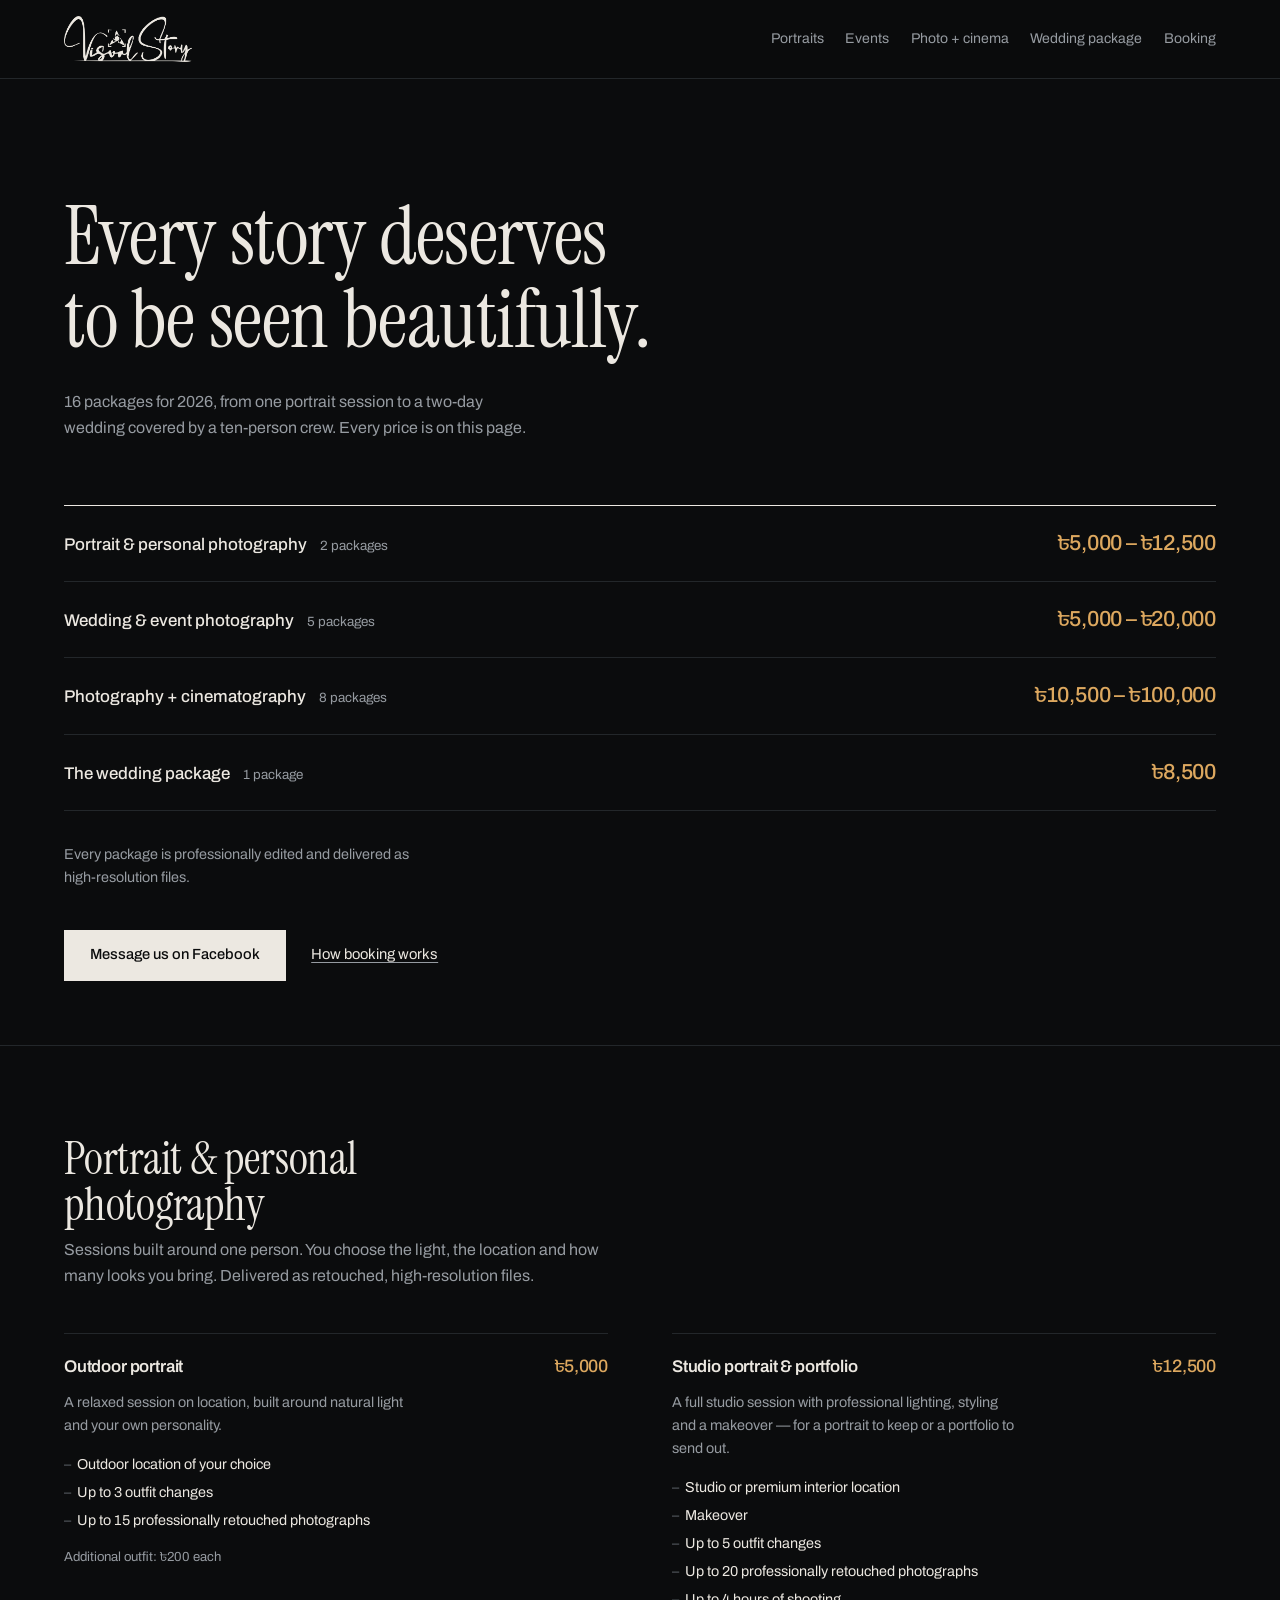
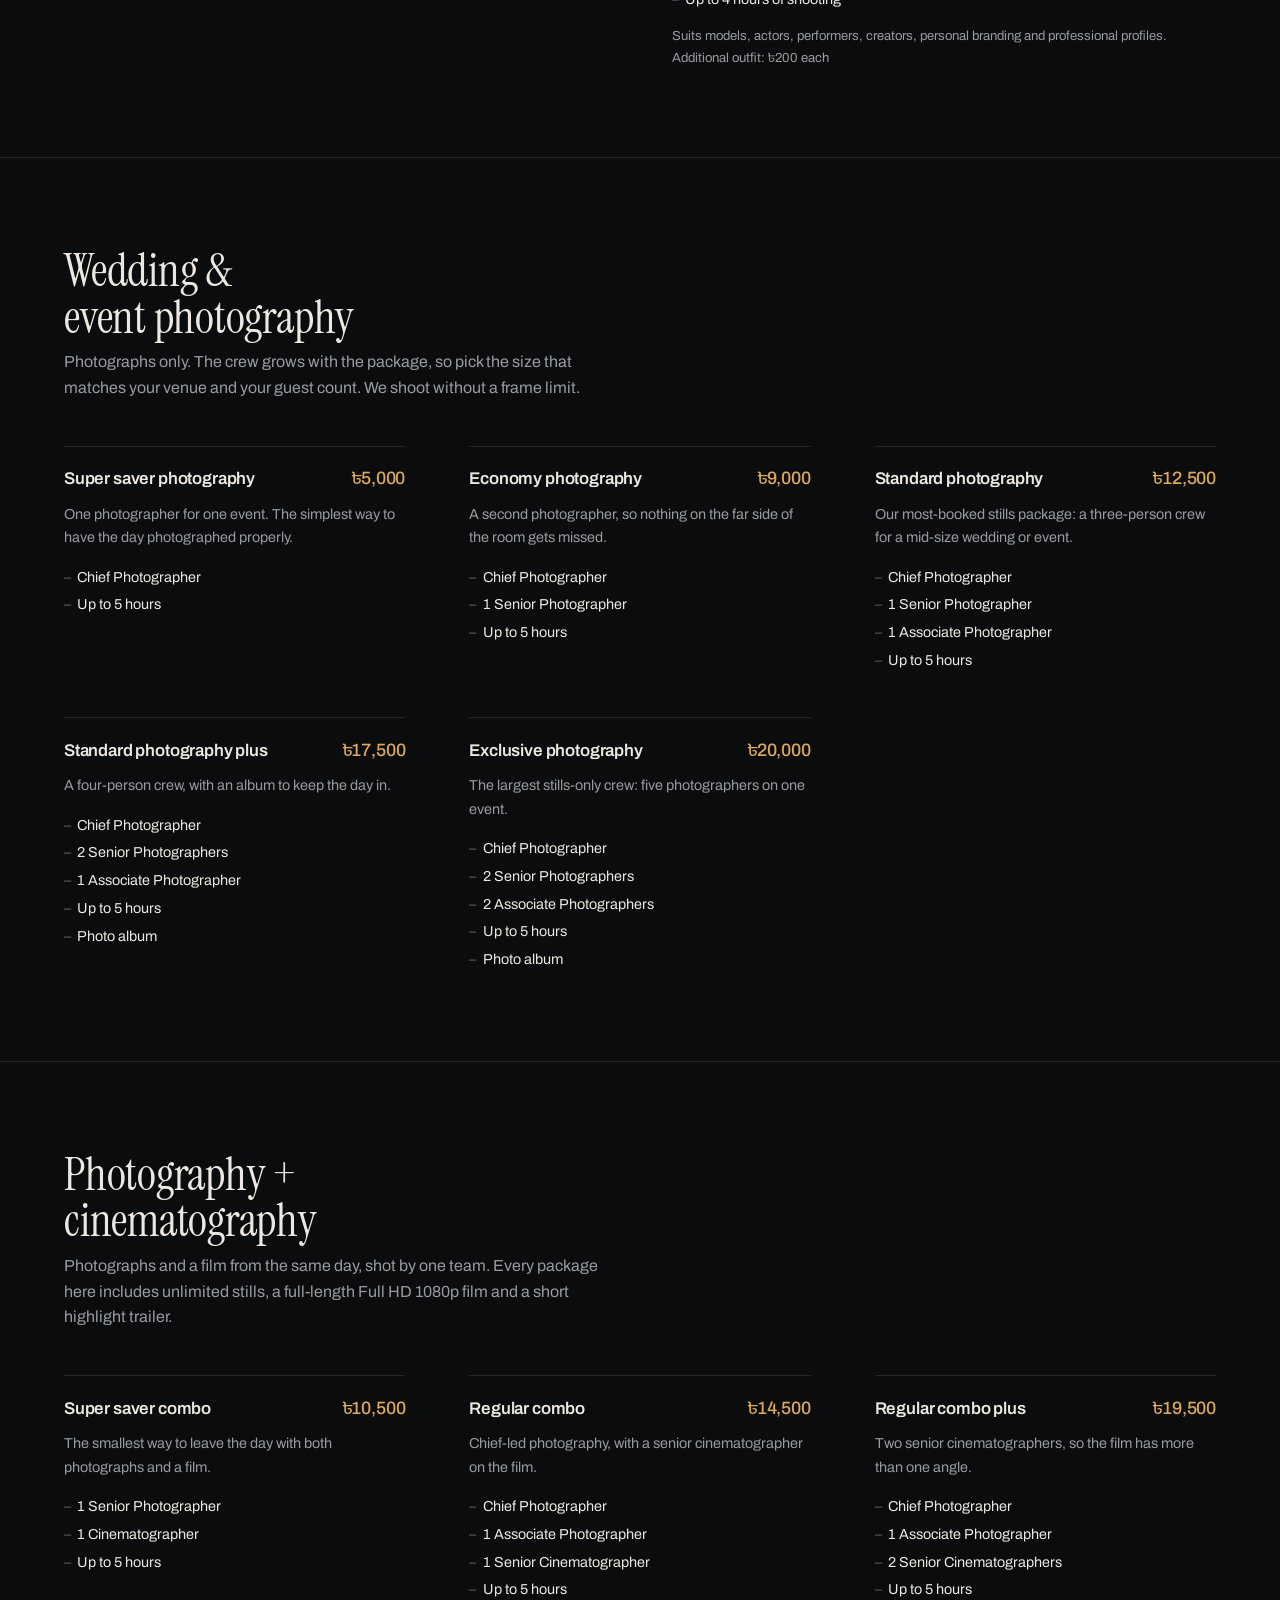
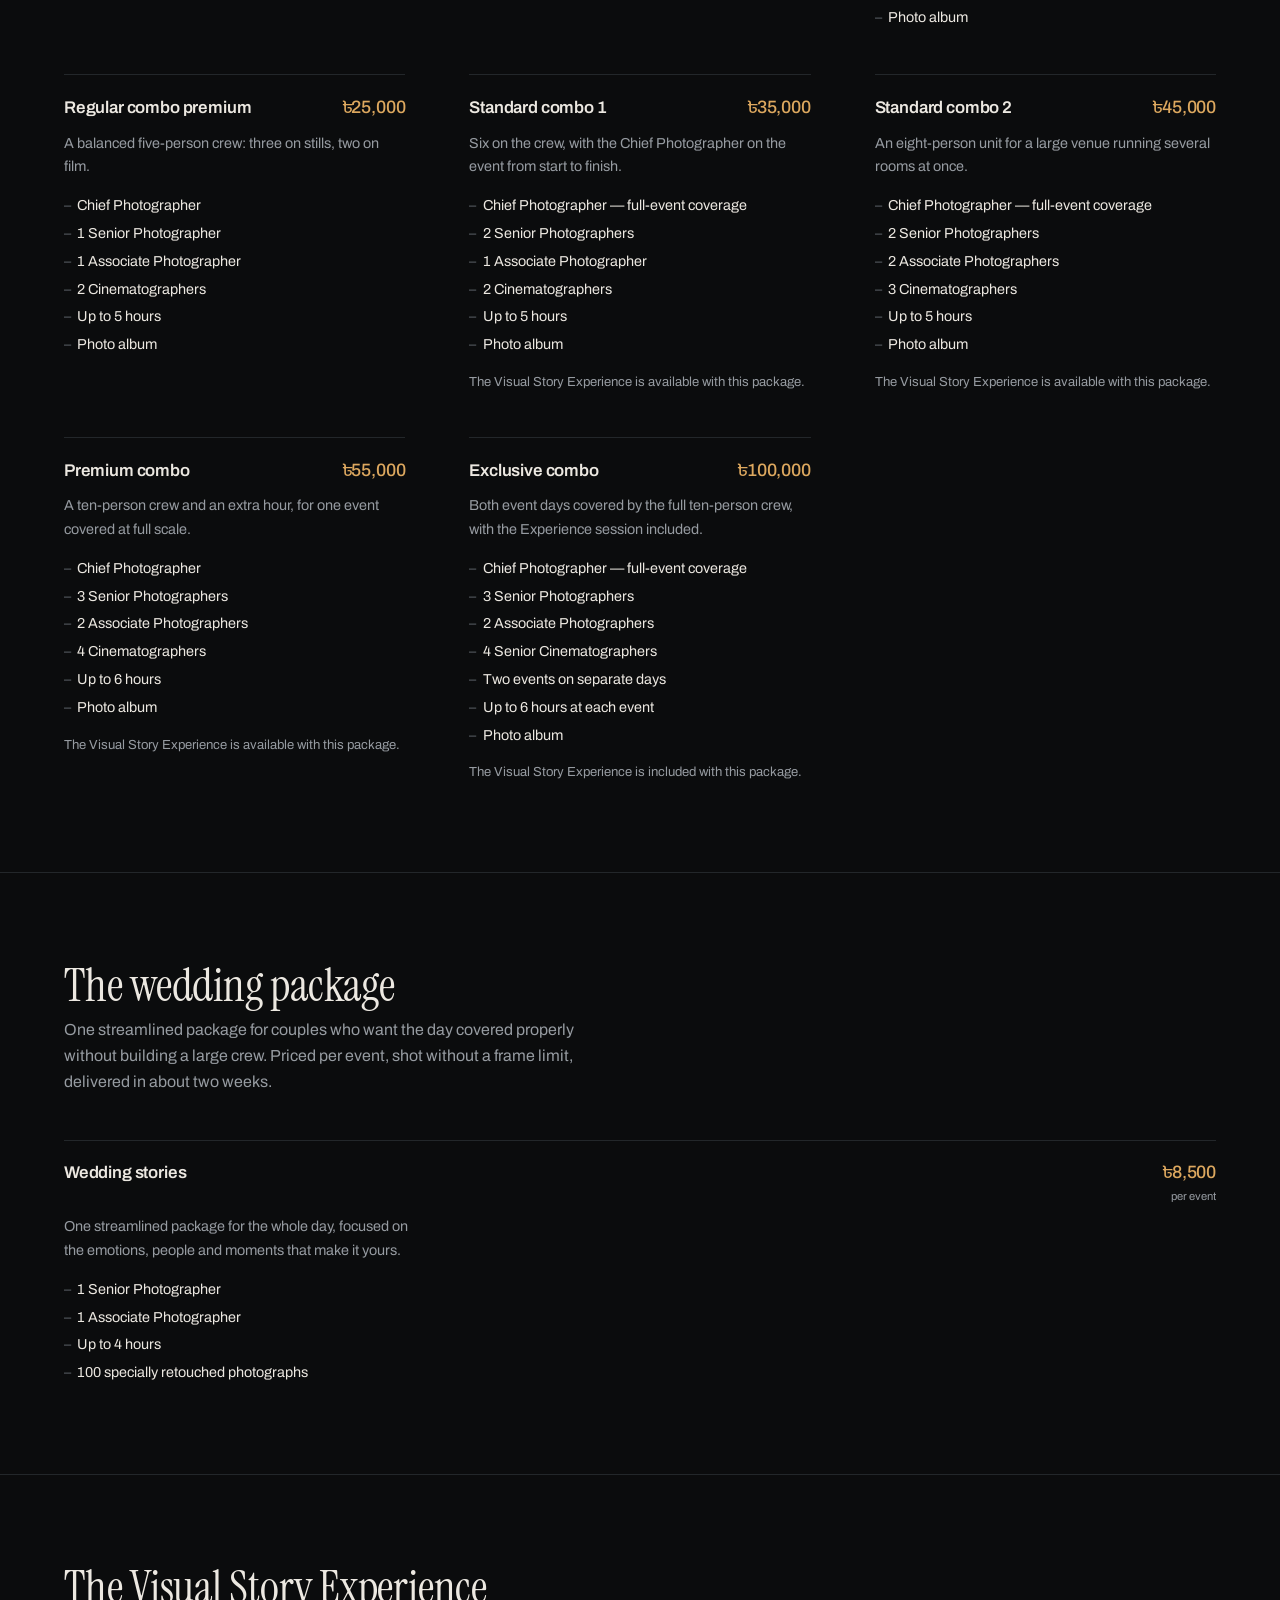
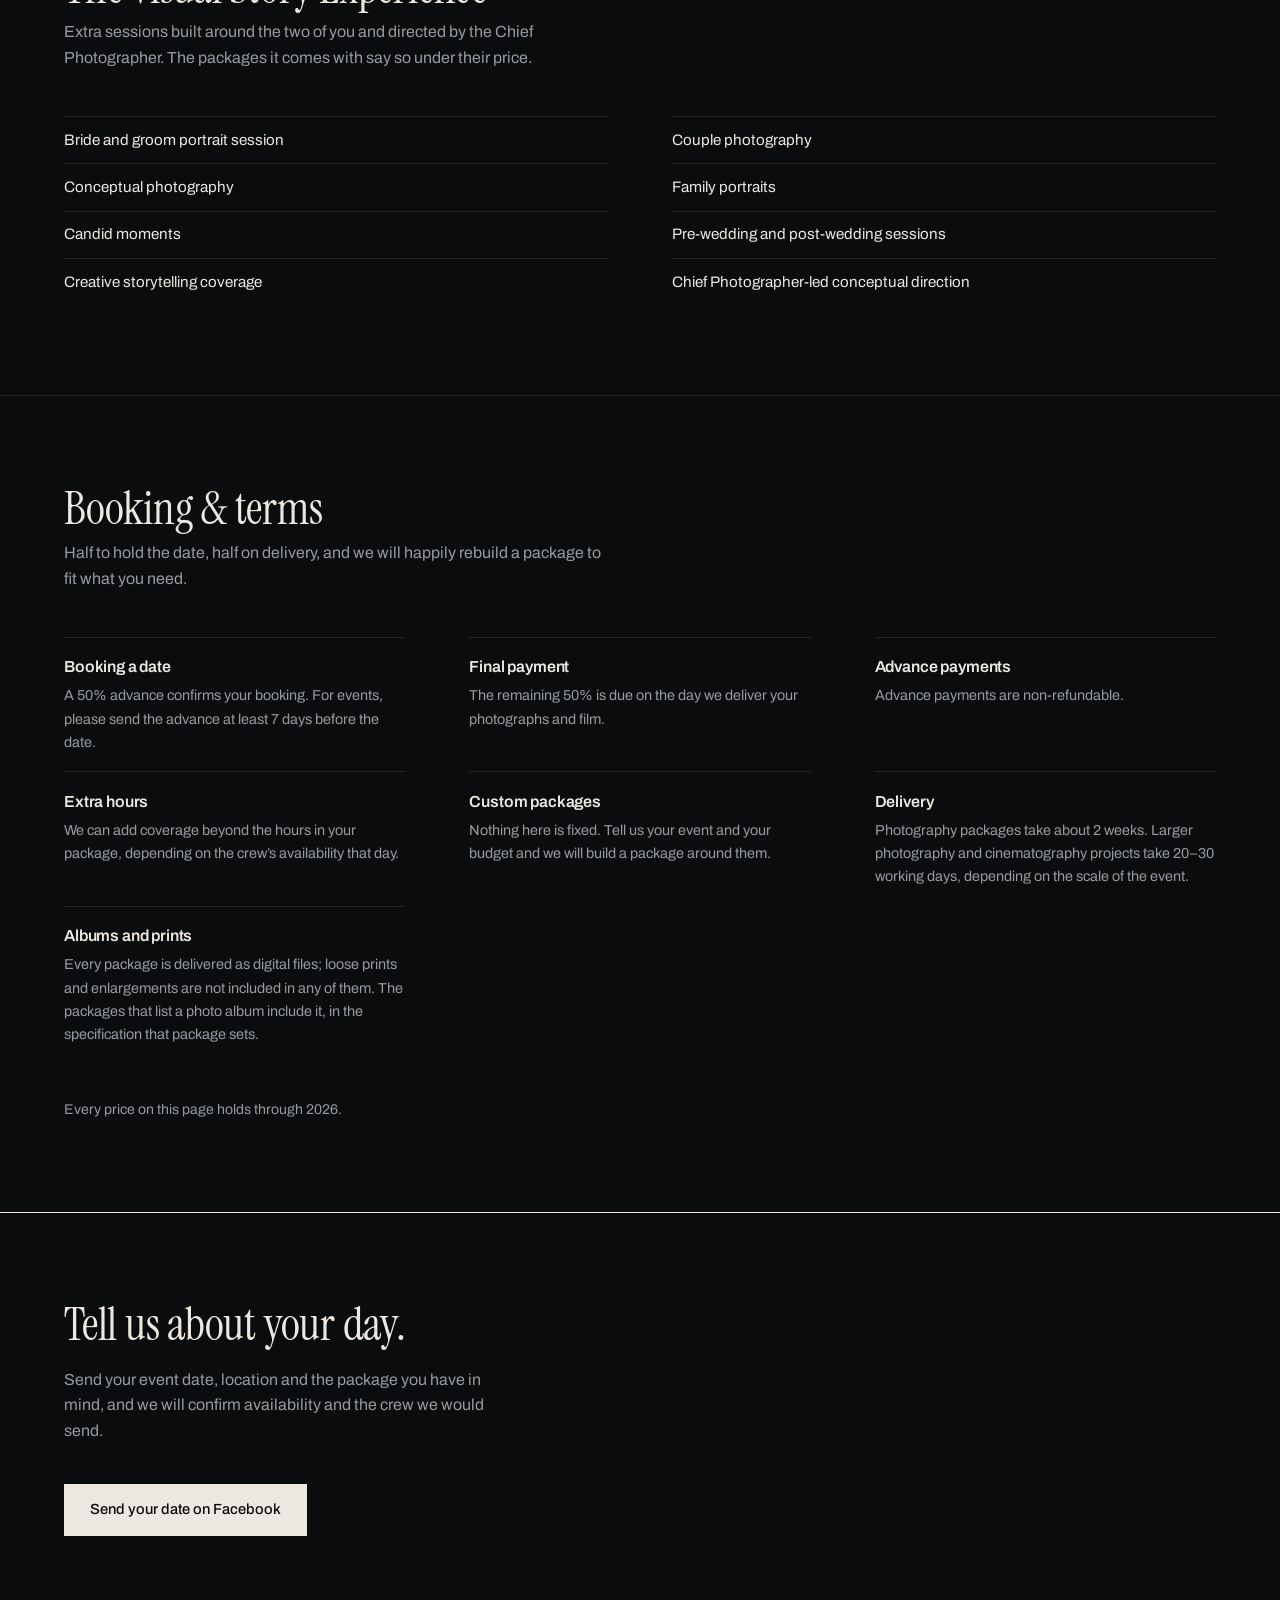
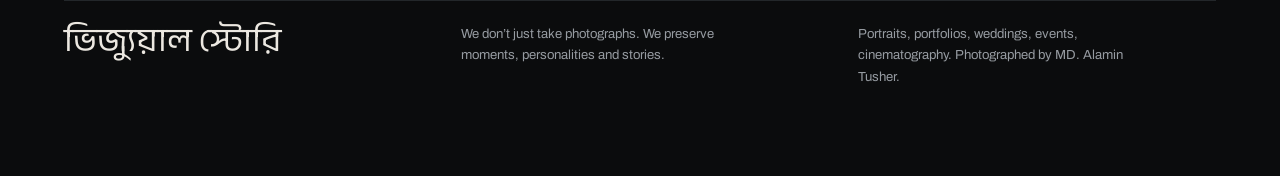
==== commit 67d9b14a: "v" ====
--- a/index.html
+++ b/index.html
@@ -151,9 +151,6 @@
       <p>We don’t just take photographs. We preserve moments, personalities and stories.</p>
       <p>Portraits, portfolios, weddings, events, cinematography.
         Photographed by MD. Alamin Tusher.</p>
-      <p class="sign__links">
-        <a href="https://mdalamintusher.wixsite.com/photography" target="_blank" rel="noopener">See the portfolio</a>
-      </p>
     </div>
   </div>
 </footer>
--- a/assets/css/style.css
+++ b/assets/css/style.css
@@ -312,8 +312,8 @@
 .end h2 { max-width: 18ch; }
 .end__lede { max-width: 48ch; margin-top: 1.1rem; color: var(--quiet); }
 
-/* A colophon rather than a footer row: the logotype, what the studio believes,
-   what it shoots, and where to find it — four columns that collapse in order. */
+/* A colophon rather than a footer row: the logotype, what the studio believes
+   and what it shoots — three columns that collapse in order. */
 .sign {
   display: grid;
   grid-template-columns: repeat(auto-fit, minmax(min(13rem, 100%), 1fr));
@@ -334,12 +334,6 @@
 }
 
 .sign p { max-width: 34ch; }
-.sign a { text-decoration-color: var(--quiet); }
-.sign a:hover { color: var(--print); }
-
-/* One address, on its own line under the colophon. */
-.sign__links { display: grid; gap: 0.3rem; justify-items: start; }
-.sign__links a { overflow-wrap: anywhere; }
 
 /* ---- small screens ------------------------------------------------------- */
 
